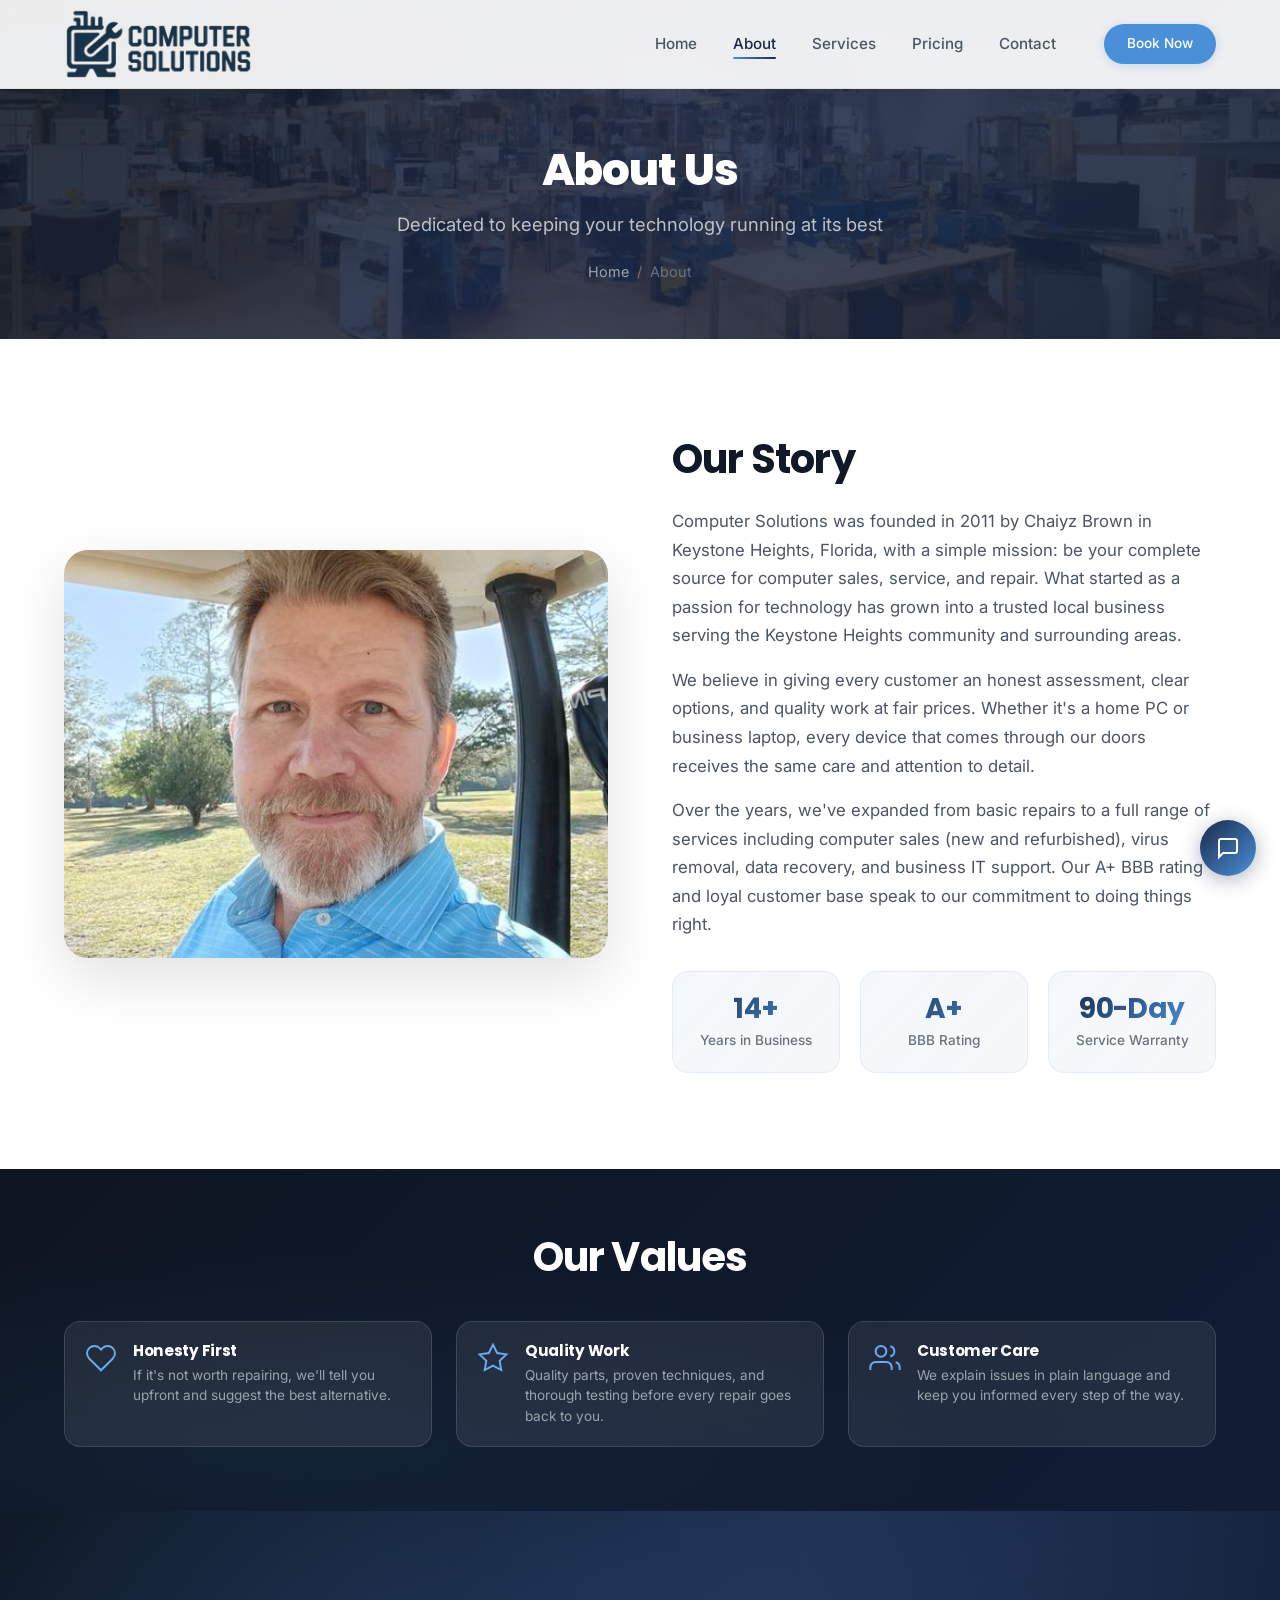
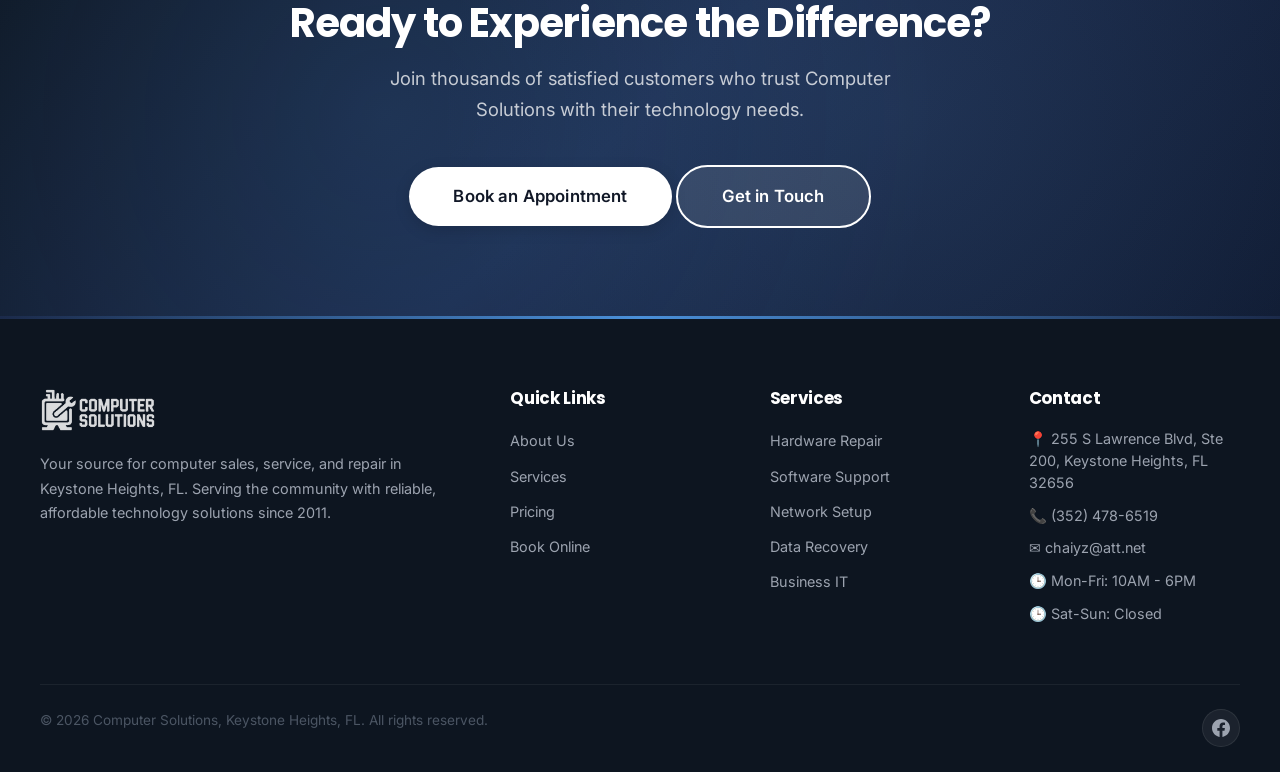
==== about.html @ 440f66f9 "Add favicon using logo icon (no text) - Cropped just the computer+wrench icon from the logo - Create" ====
<!DOCTYPE html>
<html lang="en">
<head>
  <meta charset="UTF-8">
  <link rel="icon" href="favicon.ico" type="image/x-icon">
  <link rel="apple-touch-icon" href="images/favicon-180.png">
  <meta name="viewport" content="width=device-width, initial-scale=1.0">
  <meta name="description" content="Learn about Computer Solutions - our team, mission, and 15+ years of computer repair and IT service experience.">
  <title>About Us | Computer Solutions</title>
  <link rel="preconnect" href="https://fonts.googleapis.com" crossorigin>
  <link rel="preconnect" href="https://fonts.gstatic.com" crossorigin>
  <link href="https://fonts.googleapis.com/css2?family=Inter:wght@400;500;600;700&family=Poppins:wght@700&display=swap" rel="stylesheet">
  <link rel="stylesheet" href="css/styles.css">
</head>
<body>

  <!-- Header -->
  <header class="header" id="header">
    <nav class="nav container">
      <a href="index.html" class="logo">
        <img src="images/cs-logo.png" alt="Computer Solutions" class="nav-logo">
      </a>
      <ul class="nav-links" id="navLinks">
        <li><a href="index.html">Home</a></li>
        <li><a href="about.html" class="active">About</a></li>
        <li><a href="services.html">Services</a></li>
        <li><a href="pricing.html">Pricing</a></li>
        <li><a href="contact.html">Contact</a></li>
        <li class="nav-cta"><a href="#" data-open-contact class="btn btn-primary">Book Now</a></li>
      </ul>
      <button class="mobile-toggle" id="mobileToggle" aria-label="Toggle menu">
        <span></span><span></span><span></span>
      </button>
    </nav>
  </header>

  <!-- Page Header -->
  <section class="page-header" style="background-image: url('images/hero-about.jpg');">
    <div class="container">
      <h1>About Us</h1>
      <p>Dedicated to keeping your technology running at its best</p>
      <div class="breadcrumb">
        <a href="index.html">Home</a>
        <span>/</span>
        <span>About</span>
      </div>
    </div>
  </section>

  <!-- About Story -->
  <section class="section">
    <div class="container">
      <div class="about-grid">
        <div class="about-image fade-in">
          <img loading="lazy" src="images/bio.jpg" alt="Chaiyz Brown, owner of Computer Solutions">
        </div>
        <div class="about-text fade-in">
          <h2>Our Story</h2>
          <p>Computer Solutions was founded in 2011 by Chaiyz Brown in Keystone Heights, Florida, with a simple mission: be your complete source for computer sales, service, and repair. What started as a passion for technology has grown into a trusted local business serving the Keystone Heights community and surrounding areas.</p>
          <p>We believe in giving every customer an honest assessment, clear options, and quality work at fair prices. Whether it's a home PC or business laptop, every device that comes through our doors receives the same care and attention to detail.</p>
          <p>Over the years, we've expanded from basic repairs to a full range of services including computer sales (new and refurbished), virus removal, data recovery, and business IT support. Our A+ BBB rating and loyal customer base speak to our commitment to doing things right.</p>
          <div class="about-stats">
            <div class="about-stat">
              <h3>14+</h3>
              <p>Years in Business</p>
            </div>
            <div class="about-stat">
              <h3>A+</h3>
              <p>BBB Rating</p>
            </div>
            <div class="about-stat">
              <h3>90-Day</h3>
              <p>Service Warranty</p>
            </div>
          </div>
        </div>
      </div>
    </div>
  </section>

  <!-- Our Values -->
  <section class="section why-section" style="padding: 4rem 0;">
    <div class="container">
      <h2 class="text-center fade-in" style="color:var(--white); margin-bottom: 2.5rem;">Our Values</h2>
      <div class="values-grid fade-in">
        <div class="value-item">
          <svg viewBox="0 0 24 24" fill="none" stroke="currentColor" stroke-width="1.5"><path d="M20.84 4.61a5.5 5.5 0 0 0-7.78 0L12 5.67l-1.06-1.06a5.5 5.5 0 0 0-7.78 7.78l1.06 1.06L12 21.23l7.78-7.78 1.06-1.06a5.5 5.5 0 0 0 0-7.78z"/></svg>
          <div>
            <h4>Honesty First</h4>
            <p>If it's not worth repairing, we'll tell you upfront and suggest the best alternative.</p>
          </div>
        </div>
        <div class="value-item">
          <svg viewBox="0 0 24 24" fill="none" stroke="currentColor" stroke-width="1.5"><polygon points="12 2 15.09 8.26 22 9.27 17 14.14 18.18 21.02 12 17.77 5.82 21.02 7 14.14 2 9.27 8.91 8.26 12 2"/></svg>
          <div>
            <h4>Quality Work</h4>
            <p>Quality parts, proven techniques, and thorough testing before every repair goes back to you.</p>
          </div>
        </div>
        <div class="value-item">
          <svg viewBox="0 0 24 24" fill="none" stroke="currentColor" stroke-width="1.5"><path d="M17 21v-2a4 4 0 0 0-4-4H5a4 4 0 0 0-4 4v2"/><circle cx="9" cy="7" r="4"/><path d="M23 21v-2a4 4 0 0 0-3-3.87"/><path d="M16 3.13a4 4 0 0 1 0 7.75"/></svg>
          <div>
            <h4>Customer Care</h4>
            <p>We explain issues in plain language and keep you informed every step of the way.</p>
          </div>
        </div>
      </div>
    </div>
  </section>

  <!-- CTA -->
  <section class="cta-banner">
    <div class="container">
      <h2>Ready to Experience the Difference?</h2>
      <p>Join thousands of satisfied customers who trust Computer Solutions with their technology needs.</p>
      <a href="#" data-open-contact class="btn btn-white btn-lg">Book an Appointment</a>
      <a href="contact.html" class="btn btn-outline btn-lg">Get in Touch</a>
    </div>
  </section>

  <!-- Footer -->
  <footer class="footer">
    <div class="footer-inner container">
      <div class="footer-grid">
        <div class="footer-about">
          <a href="index.html" class="logo">
            <img src="images/cs-logo.png" alt="Computer Solutions" class="footer-logo">
          </a>
          <p>Your source for computer sales, service, and repair in Keystone Heights, FL. Serving the community with reliable, affordable technology solutions since 2011.</p>
        </div>
        <div>
          <h4>Quick Links</h4>
          <ul class="footer-links">
            <li><a href="about.html">About Us</a></li>
            <li><a href="services.html">Services</a></li>
            <li><a href="pricing.html">Pricing</a></li>
            <li><a href="#" data-open-contact>Book Online</a></li>
          </ul>
        </div>
        <div>
          <h4>Services</h4>
          <ul class="footer-links">
            <li><a href="services.html">Hardware Repair</a></li>
            <li><a href="services.html">Software Support</a></li>
            <li><a href="services.html">Network Setup</a></li>
            <li><a href="services.html">Data Recovery</a></li>
            <li><a href="services.html">Business IT</a></li>
          </ul>
        </div>
        <div>
          <h4>Contact</h4>
          <ul class="footer-contact">
            <li>&#128205; 255 S Lawrence Blvd, Ste 200, Keystone Heights, FL 32656</li>
            <li>&#128222; (352) 478-6519</li>
            <li>&#9993; chaiyz@att.net</li>
            <li>&#128338; Mon-Fri: 10AM - 6PM</li>
            <li>&#128338; Sat-Sun: Closed</li>
          </ul>
        </div>
      </div>
      <div class="footer-bottom">
        <p>&copy; 2026 Computer Solutions, Keystone Heights, FL. All rights reserved.</p>
        <div class="footer-social">
          <a href="https://www.facebook.com/cskeystone/" aria-label="Facebook" target="_blank" rel="noopener"><svg width="18" height="18" viewBox="0 0 24 24" fill="currentColor"><path d="M24 12.073c0-6.627-5.373-12-12-12s-12 5.373-12 12c0 5.99 4.388 10.954 10.125 11.854v-8.385H7.078v-3.47h3.047V9.43c0-3.007 1.792-4.669 4.533-4.669 1.312 0 2.686.235 2.686.235v2.953H15.83c-1.491 0-1.956.925-1.956 1.874v2.25h3.328l-.532 3.47h-2.796v8.385C19.612 23.027 24 18.062 24 12.073z"/></svg></a>
        </div>
      </div>
    </div>
  </footer>

  <!-- Contact Modal -->
  <div class="contact-modal" id="contactModal">
    <div class="contact-modal-inner">
      <div class="contact-modal-header">
        <h3>Book a Repair</h3>
        <button class="contact-modal-close" id="contactModalClose" aria-label="Close">&times;</button>
      </div>
      <div class="contact-modal-body">
        <form id="modalContactForm">
          <input type="hidden" name="access_key" value="" class="web3forms-key">
          <input type="hidden" name="subject" value="Repair Request from Computer Solutions Website">
          <input type="hidden" name="from_name" value="Computer Solutions Website">
          <div class="form-row">
            <div class="form-group">
              <label for="mcName">Name *</label>
              <input type="text" id="mcName" name="name" required placeholder="Your name">
            </div>
            <div class="form-group">
              <label for="mcPhone">Phone *</label>
              <input type="tel" id="mcPhone" name="phone" required placeholder="(352) 000-0000">
            </div>
          </div>
          <div class="form-group">
            <label for="mcEmail">Email *</label>
            <input type="email" id="mcEmail" name="email" required placeholder="you@email.com">
          </div>
          <div class="form-group">
            <label for="mcService">Service Needed</label>
            <select id="mcService" name="service">
              <option value="">Select a service...</option>
              <option value="PC/Laptop Repair">PC / Laptop Repair</option>
              <option value="Virus Removal">Virus &amp; Malware Removal</option>
              <option value="Data Recovery">Data Recovery</option>
              <option value="Computer Purchase">Buy a Computer</option>
              <option value="Business IT">Business IT Support</option>
              <option value="Other">Other / Not Sure</option>
            </select>
          </div>
          <div class="form-group">
            <label for="mcMessage">Describe the issue</label>
            <textarea id="mcMessage" name="message" placeholder="What's going on with your device?"></textarea>
          </div>
          <button type="submit" class="btn btn-accent btn-lg" style="width:100%;">Send Request</button>
        </form>
        <div class="form-success-inline" id="modalContactSuccess">
          <div class="success-icon">&#10003;</div>
          <h4>Request Sent!</h4>
          <p>We'll get back to you shortly. Or call us now at <a href="tel:3524786519" style="color:var(--accent);font-weight:600;">(352) 478-6519</a></p>
        </div>
      </div>
    </div>
  </div>

  <script src="js/config.js"></script>
  <script src="js/main.js"></script>
  <script defer src="js/chatbot.js"></script>
</body>
</html>
---- css/styles.css ----
/* ============================================
   Computer Solutions - Premium Stylesheet
   ============================================ */

/* --- CSS Variables --- */
:root {
  --primary: #1b2a4a;
  --primary-light: #2a4068;
  --primary-dark: #111d35;
  --accent: #4a90d9;
  --accent-light: #6aabef;
  --accent-glow: rgba(74, 144, 217, 0.25);
  --dark: #0d1520;
  --dark-light: #152238;
  --gray-900: #111827;
  --gray-800: #1f2937;
  --gray-700: #374151;
  --gray-600: #4b5563;
  --gray-500: #6b7280;
  --gray-400: #9ca3af;
  --gray-300: #d1d5db;
  --gray-200: #e5e7eb;
  --gray-100: #f3f4f6;
  --gray-50: #f9fafb;
  --white: #ffffff;
  --success: #10b981;
  --warning: #f59e0b;
  --danger: #ef4444;
  --font-main: 'Inter', -apple-system, BlinkMacSystemFont, 'Segoe UI', sans-serif;
  --font-heading: 'Poppins', 'Inter', -apple-system, BlinkMacSystemFont, 'Segoe UI', sans-serif;
  --shadow-sm: 0 1px 2px rgba(0, 0, 0, 0.05);
  --shadow: 0 1px 3px rgba(0, 0, 0, 0.1), 0 1px 2px rgba(0, 0, 0, 0.06);
  --shadow-md: 0 4px 6px -1px rgba(0, 0, 0, 0.1), 0 2px 4px -1px rgba(0, 0, 0, 0.06);
  --shadow-lg: 0 10px 15px -3px rgba(0, 0, 0, 0.1), 0 4px 6px -2px rgba(0, 0, 0, 0.05);
  --shadow-xl: 0 20px 25px -5px rgba(0, 0, 0, 0.1), 0 10px 10px -5px rgba(0, 0, 0, 0.04);
  --shadow-glow: 0 0 20px rgba(74, 144, 217, 0.15);
  --radius: 8px;
  --radius-lg: 16px;
  --radius-xl: 24px;
  --transition: all 0.3s cubic-bezier(0.4, 0, 0.2, 1);
  --glass-bg: rgba(255, 255, 255, 0.08);
  --glass-border: rgba(255, 255, 255, 0.12);
  --glass-bg-light: rgba(255, 255, 255, 0.85);
  --glass-border-light: rgba(255, 255, 255, 0.6);
}

/* --- Reset & Base --- */
*,
*::before,
*::after {
  margin: 0;
  padding: 0;
  box-sizing: border-box;
}

::selection {
  background: var(--accent);
  color: var(--white);
}

html {
  scroll-behavior: smooth;
  font-size: 16px;
}

body {
  font-family: var(--font-main);
  color: var(--gray-700);
  background: var(--white);
  line-height: 1.6;
  -webkit-font-smoothing: antialiased;
  overflow-x: hidden;
}

a {
  text-decoration: none;
  color: inherit;
  transition: var(--transition);
}

ul { list-style: none; }

img {
  max-width: 100%;
  height: auto;
  display: block;
}

/* --- Typography --- */
h1, h2, h3, h4, h5, h6 {
  font-family: var(--font-heading);
  color: var(--gray-900);
  font-weight: 700;
  line-height: 1.2;
  letter-spacing: -0.02em;
}

h1 { font-size: 3.25rem; font-weight: 800; }
h2 { font-size: 2.5rem; }
h3 { font-size: 1.5rem; }
h4 { font-size: 1.2rem; }

p {
  margin-bottom: 1rem;
  color: var(--gray-600);
  line-height: 1.7;
}

/* --- Utility Classes --- */
.container {
  max-width: 1200px;
  margin: 0 auto;
  padding: 0 1.5rem;
}

.section {
  padding: 6rem 0;
  position: relative;
}

.section-dark {
  background: var(--dark);
  color: var(--white);
}

.section-dark p { color: var(--gray-300); }
.section-dark h2, .section-dark h3, .section-dark h4 { color: var(--white); }

.section-gray {
  background: var(--gray-50);
}

.section-header {
  margin-bottom: 3.5rem;
}

.section-header.centered {
  text-align: center;
}

.section-header h2 {
  margin-bottom: 1rem;
  position: relative;
}

.section-header .section-label {
  display: inline-block;
  font-family: var(--font-main);
  font-size: 0.8rem;
  font-weight: 700;
  letter-spacing: 0.15em;
  text-transform: uppercase;
  color: var(--accent);
  margin-bottom: 0.75rem;
  padding: 0.35rem 1rem;
  background: rgba(74, 144, 217, 0.1);
  border-radius: 20px;
}

.section-header p {
  max-width: 550px;
  font-size: 1.1rem;
}

.section-header.centered p {
  margin-left: auto;
  margin-right: auto;
}

.text-center { text-align: center; }
.text-primary { color: var(--primary); }
.text-white { color: var(--white); }

/* --- Angled Section Dividers --- */
.section-angled {
  position: relative;
}

.section-angled::before {
  content: '';
  position: absolute;
  top: -40px;
  left: 0;
  right: 0;
  height: 80px;
  background: inherit;
  clip-path: polygon(0 50%, 100% 0, 100% 100%, 0 100%);
  z-index: 1;
}

/* --- Buttons --- */
.btn {
  display: inline-flex;
  align-items: center;
  gap: 0.5rem;
  padding: 0.85rem 2rem;
  border: none;
  border-radius: 50px;
  font-size: 0.95rem;
  font-weight: 600;
  cursor: pointer;
  transition: var(--transition);
  font-family: var(--font-main);
  text-align: center;
  justify-content: center;
  position: relative;
  letter-spacing: 0.01em;
  white-space: nowrap;
  min-height: 44px;
}

.btn-primary {
  background: linear-gradient(135deg, var(--primary), var(--primary-light));
  color: var(--white);
  box-shadow: 0 4px 15px rgba(27, 42, 74, 0.3);
}

.btn-primary:hover {
  transform: translateY(-2px);
  box-shadow: 0 6px 25px rgba(27, 42, 74, 0.4);
}

.btn-accent {
  background: linear-gradient(135deg, var(--accent), var(--accent-light));
  color: var(--white);
  box-shadow: 0 4px 15px var(--accent-glow);
}

.btn-accent:hover {
  transform: translateY(-2px);
  box-shadow: 0 6px 25px rgba(74, 144, 217, 0.4);
}

.btn-outline {
  background: rgba(255, 255, 255, 0.1);
  color: var(--white);
  border: 2px solid var(--white);
}

.btn-outline:hover {
  background: var(--white);
  color: var(--primary);
  border-color: var(--white);
  transform: translateY(-2px);
}

.btn-outline-dark {
  background: transparent;
  color: var(--gray-900);
  border: 2px solid var(--gray-900);
}

.btn-outline-dark:hover {
  background: var(--gray-900);
  color: var(--white);
  transform: translateY(-2px);
  box-shadow: 0 4px 15px rgba(0, 0, 0, 0.2);
}

.btn-lg {
  padding: 1rem 2.75rem;
  font-size: 1.05rem;
  min-height: 50px;
}

.btn-white {
  background: var(--white);
  color: var(--gray-900);
  box-shadow: 0 4px 15px rgba(0, 0, 0, 0.15);
}

.btn-white:hover {
  background: var(--gray-50);
  transform: translateY(-2px);
  box-shadow: 0 8px 30px rgba(0, 0, 0, 0.2);
}

/* --- Header / Navigation --- */
.header {
  position: fixed;
  top: 0;
  left: 0;
  right: 0;
  z-index: 1000;
  background: rgba(255, 255, 255, 0.92);
  backdrop-filter: blur(20px);
  -webkit-backdrop-filter: blur(20px);
  border-bottom: 1px solid rgba(0, 0, 0, 0.06);
  transition: var(--transition);
}

.header.scrolled {
  box-shadow: 0 4px 30px rgba(0, 0, 0, 0.08);
}

.nav {
  display: flex;
  align-items: center;
  justify-content: space-between;
  height: 88px;
}

.logo {
  display: flex;
  align-items: center;
}

.nav-logo {
  height: 72px;
  width: auto;
  transition: var(--transition);
}

.header.scrolled .nav-logo {
  height: 56px;
}

.nav-links {
  display: flex;
  align-items: center;
  gap: 2.25rem;
}

.nav-links a {
  font-weight: 500;
  color: var(--gray-600);
  position: relative;
  padding: 0.25rem 0;
  font-size: 0.95rem;
}

.nav-links a::after {
  content: '';
  position: absolute;
  bottom: -2px;
  left: 0;
  width: 0;
  height: 2px;
  background: linear-gradient(90deg, var(--accent), var(--primary));
  transition: var(--transition);
  border-radius: 2px;
}

.nav-links a:hover,
.nav-links a.active {
  color: var(--primary);
}

.nav-links a:hover::after,
.nav-links a.active::after {
  width: 100%;
}

.nav-cta {
  margin-left: 0.75rem;
}

.nav-cta .btn {
  padding: 0.55rem 1.4rem;
  font-size: 0.85rem;
  min-height: 38px;
  background: var(--accent);
  color: var(--white);
  box-shadow: 0 2px 10px var(--accent-glow);
}

.nav-cta .btn:hover {
  background: var(--accent-light);
  box-shadow: 0 4px 18px rgba(74, 144, 217, 0.35);
}

.mobile-toggle {
  display: none;
  flex-direction: column;
  gap: 5px;
  cursor: pointer;
  background: none;
  border: none;
  padding: 0.5rem;
}

.mobile-toggle span {
  display: block;
  width: 24px;
  height: 2px;
  background: var(--gray-900);
  transition: var(--transition);
  border-radius: 2px;
}

/* --- Hero Section (Split Layout) --- */
.hero {
  padding: 0;
  position: relative;
  overflow: hidden;
}

.hero-split {
  background: var(--dark);
  padding: 7rem 0 3.5rem;
}

.hero-split-grid {
  display: grid;
  grid-template-columns: 1fr 1fr;
  gap: 3rem;
  align-items: center;
}

.hero-image-wrap {
  border-radius: var(--radius-xl);
  overflow: hidden;
  box-shadow: 0 16px 48px rgba(0, 0, 0, 0.35);
  border: 2px solid rgba(255, 255, 255, 0.1);
}

.hero-image-wrap img {
  width: 100%;
  height: 100%;
  object-fit: contain;
  display: block;
}

.hero-text h1 {
  color: var(--white);
  font-size: 2.75rem;
  margin-bottom: 1.25rem;
  line-height: 1.1;
}

.hero-text h1 span {
  background: linear-gradient(135deg, var(--accent), var(--accent-light));
  -webkit-background-clip: text;
  -webkit-text-fill-color: transparent;
  background-clip: text;
}

.hero-text p {
  color: var(--gray-400);
  font-size: 1.05rem;
  margin-bottom: 2rem;
  max-width: 500px;
  line-height: 1.7;
}

.hero-buttons {
  display: flex;
  gap: 1rem;
  flex-wrap: wrap;
  margin-bottom: 0;
}

.hero-stats {
  display: flex;
  gap: 1rem;
  margin-top: 2.5rem;
  flex-wrap: wrap;
}

.hero-stat {
  background: rgba(255, 255, 255, 0.05);
  border: 1px solid rgba(255, 255, 255, 0.08);
  border-radius: var(--radius-lg);
  padding: 1rem 1.25rem;
}

.hero-stat h3 {
  background: linear-gradient(135deg, var(--accent), var(--accent-light));
  -webkit-background-clip: text;
  -webkit-text-fill-color: transparent;
  background-clip: text;
  font-size: 1.5rem;
  margin-bottom: 0.1rem;
}

.hero-stat p {
  color: rgba(255, 255, 255, 0.5);
  font-size: 0.8rem;
  margin: 0;
}

/* --- Features / Services Grid --- */
.features-grid {
  display: grid;
  grid-template-columns: repeat(3, 1fr);
  gap: 2rem;
}

.feature-card {
  background: var(--white);
  border: 1px solid var(--gray-200);
  border-radius: var(--radius-lg);
  padding: 2.25rem;
  transition: var(--transition);
  position: relative;
  overflow: hidden;
}

.feature-card::before {
  content: '';
  position: absolute;
  top: 0;
  left: 0;
  right: 0;
  height: 3px;
  background: linear-gradient(90deg, var(--primary), var(--accent));
  opacity: 0;
  transition: var(--transition);
}

.feature-card:hover {
  transform: translateY(-6px);
  box-shadow: 0 12px 40px rgba(27, 42, 74, 0.12);
  border-color: transparent;
}

.feature-card:hover::before {
  opacity: 1;
}

.feature-icon {
  width: 64px;
  height: 64px;
  border-radius: 50%;
  overflow: hidden;
  margin-bottom: 1.5rem;
  transition: var(--transition);
  box-shadow: 0 2px 8px rgba(0, 0, 0, 0.08);
}

.feature-icon img {
  width: 100%;
  height: 100%;
  object-fit: cover;
}

.feature-card:hover .feature-icon {
  transform: scale(1.08);
  box-shadow: 0 4px 16px var(--accent-glow);
}

.feature-card h3 {
  margin-bottom: 0.75rem;
  font-size: 1.3rem;
}

.feature-card p {
  font-size: 0.95rem;
  margin: 0;
  color: var(--gray-500);
}

/* --- About Page Values --- */
.values-grid {
  display: grid;
  grid-template-columns: repeat(3, 1fr);
  gap: 1.5rem;
}

.value-item {
  display: flex;
  gap: 1rem;
  padding: 1.25rem;
  background: var(--glass-bg);
  backdrop-filter: blur(12px);
  border: 1px solid var(--glass-border);
  border-radius: var(--radius-lg);
  transition: var(--transition);
}

.value-item:hover {
  background: rgba(255, 255, 255, 0.1);
  border-color: rgba(74, 144, 217, 0.3);
}

.value-item svg {
  width: 32px;
  height: 32px;
  min-width: 32px;
  color: var(--accent-light);
}

.value-item h4 {
  color: var(--white);
  font-size: 0.95rem;
  margin-bottom: 0.25rem;
}

.value-item p {
  margin: 0;
  font-size: 0.85rem;
  color: var(--gray-400);
  line-height: 1.5;
}

@media (max-width: 768px) {
  .values-grid { grid-template-columns: 1fr; }
}

/* --- Home Page Sections (clean, no containers) --- */
.hp-heading {
  font-size: 1.75rem;
  margin-bottom: 1.5rem;
  text-align: center;
}

.hp-link {
  display: block;
  text-align: center;
  margin-top: 1.25rem;
  color: var(--accent);
  font-weight: 600;
  font-size: 0.9rem;
}

.hp-link:hover {
  text-decoration: underline;
}

.hp-services {
  padding: 3.5rem 0 2.5rem;
}

.hp-why {
  padding: 2rem 0;
  background: var(--dark);
}

.hp-why-row {
  display: flex;
  justify-content: center;
  gap: 2.5rem;
  flex-wrap: wrap;
}

.hp-why-item {
  display: flex;
  align-items: center;
  gap: 0.5rem;
  color: var(--gray-300);
  font-size: 0.9rem;
}

.hp-why-item svg {
  width: 20px;
  height: 20px;
  color: var(--accent-light);
  flex-shrink: 0;
}

.hp-why-item strong {
  color: var(--white);
  font-weight: 600;
}

.hp-process {
  padding: 3rem 0 2.5rem;
}

.hp-steps {
  display: flex;
  justify-content: center;
  gap: 1.5rem;
  flex-wrap: wrap;
}

.hp-step {
  display: flex;
  align-items: center;
  gap: 0.6rem;
  font-size: 0.95rem;
  color: var(--gray-600);
}

.hp-step span {
  width: 28px;
  height: 28px;
  background: var(--primary);
  color: var(--white);
  border-radius: 50%;
  display: inline-flex;
  align-items: center;
  justify-content: center;
  font-size: 0.8rem;
  font-weight: 700;
  flex-shrink: 0;
}

.hp-reviews {
  padding: 3rem 0;
  background: var(--dark);
}

.hp-cta {
  padding: 3.5rem 0;
}

.hp-cta h2 {
  font-size: 1.75rem;
  margin-bottom: 0.5rem;
}

.hp-cta p {
  color: var(--gray-500);
  margin-bottom: 1.5rem;
}

.hp-cta-buttons {
  display: flex;
  gap: 1rem;
  justify-content: center;
  flex-wrap: wrap;
}

@media (max-width: 768px) {
  .hp-why-row { gap: 1.25rem; }
  .hp-steps { flex-direction: column; align-items: center; }
  .hp-why-item { font-size: 0.82rem; }
}

/* --- Services Showcase (Home Page) --- */
.svc-showcase {
  max-width: 800px;
  margin: 0 auto;
}

.svc-icons-row {
  display: flex;
  justify-content: center;
  gap: 0.5rem;
  flex-wrap: wrap;
  margin-bottom: 1.5rem;
}

.svc-icon-btn {
  display: flex;
  flex-direction: column;
  align-items: center;
  gap: 0.4rem;
  padding: 0.75rem 1rem;
  background: var(--white);
  border: 2px solid var(--gray-200);
  border-radius: var(--radius-lg);
  cursor: pointer;
  transition: var(--transition);
  min-width: 90px;
  font-family: var(--font-main);
}

.svc-icon-btn svg {
  width: 28px;
  height: 28px;
  color: var(--gray-500);
  transition: var(--transition);
  pointer-events: none;
}

.svc-icon-btn span {
  font-size: 0.72rem;
  font-weight: 600;
  color: var(--gray-500);
  transition: var(--transition);
  pointer-events: none;
}

.svc-icon-btn:hover {
  border-color: var(--accent);
  background: rgba(74, 144, 217, 0.04);
}

.svc-icon-btn:hover svg,
.svc-icon-btn:hover span {
  color: var(--accent);
}

.svc-icon-btn.active {
  border-color: var(--primary);
  background: var(--primary);
  box-shadow: 0 4px 15px rgba(27, 42, 74, 0.25);
}

.svc-icon-btn.active svg {
  color: var(--white);
}

.svc-icon-btn.active span {
  color: rgba(255, 255, 255, 0.9);
}

.svc-detail-text {
  text-align: center;
  padding: 1.25rem 1rem 0;
  min-height: 80px;
  animation: svcFadeIn 0.35s ease;
}

.svc-detail-text h3 {
  font-size: 1.15rem;
  margin-bottom: 0.35rem;
}

.svc-detail-text p {
  font-size: 0.9rem;
  color: var(--gray-500);
  max-width: 550px;
  margin: 0 auto 0.5rem;
  line-height: 1.6;
}

.svc-detail-text a {
  color: var(--accent);
  font-weight: 600;
  font-size: 0.85rem;
}

.svc-detail-text a:hover {
  text-decoration: underline;
}

@keyframes svcFadeIn {
  from { opacity: 0; transform: translateY(8px); }
  to { opacity: 1; transform: translateY(0); }
}

@media (max-width: 768px) {
  .svc-icon-btn {
    min-width: 75px;
    padding: 0.6rem 0.75rem;
  }

  .svc-icon-btn svg {
    width: 24px;
    height: 24px;
  }

  .svc-icon-btn span {
    font-size: 0.65rem;
  }

  .svc-detail-text {
    padding: 1rem 0.5rem 0;
  }
}

/* --- Service Cards (detailed) --- */
.service-card {
  background: var(--white);
  border: 1px solid var(--gray-200);
  border-radius: var(--radius-lg);
  overflow: hidden;
  transition: var(--transition);
}

.service-card:hover {
  transform: translateY(-6px);
  box-shadow: 0 12px 40px rgba(27, 42, 74, 0.12);
}

.service-card-image {
  height: 220px;
  overflow: hidden;
  position: relative;
}

.service-card-image img {
  width: 100%;
  height: 100%;
  object-fit: cover;
  transition: transform 0.5s ease;
}

.service-card:hover .service-card-image img {
  transform: scale(1.05);
}

.service-card-body {
  padding: 1.75rem;
}

.service-card-body h3 {
  margin-bottom: 0.75rem;
}

.service-card-body ul { margin-top: 1rem; }

.service-card-body ul li {
  padding: 0.4rem 0;
  padding-left: 1.5rem;
  position: relative;
  color: var(--gray-600);
  font-size: 0.95rem;
}

.service-card-body ul li::before {
  content: '\2713';
  position: absolute;
  left: 0;
  color: var(--accent);
  font-weight: 700;
}

/* --- Pricing --- */
.pricing-grid {
  display: grid;
  grid-template-columns: repeat(3, 1fr);
  gap: 2rem;
  align-items: start;
}

.pricing-card {
  background: var(--white);
  border: 1px solid var(--gray-200);
  border-radius: var(--radius-xl);
  padding: 2.75rem 2.25rem;
  text-align: center;
  transition: var(--transition);
  position: relative;
}

.pricing-card.featured {
  border: 2px solid var(--accent);
  transform: scale(1.04);
  box-shadow: 0 12px 40px var(--accent-glow);
}

.pricing-card.featured::before {
  content: 'Most Popular';
  position: absolute;
  top: -14px;
  left: 50%;
  transform: translateX(-50%);
  background: linear-gradient(135deg, var(--accent), var(--accent-light));
  color: var(--white);
  padding: 0.3rem 1.5rem;
  border-radius: 20px;
  font-size: 0.8rem;
  font-weight: 700;
  letter-spacing: 0.03em;
}

.pricing-card:hover {
  box-shadow: 0 12px 40px rgba(27, 42, 74, 0.1);
  transform: translateY(-4px);
}

.pricing-card.featured:hover {
  transform: scale(1.04) translateY(-4px);
}

.pricing-card h3 {
  margin-bottom: 0.5rem;
  font-size: 1.35rem;
}

.pricing-card .price {
  font-size: 3.25rem;
  font-weight: 800;
  color: var(--primary);
  margin: 1rem 0;
  font-family: var(--font-heading);
}

.pricing-card .price small {
  font-size: 1rem;
  font-weight: 400;
  color: var(--gray-500);
}

.pricing-card .price-note {
  font-size: 0.85rem;
  color: var(--gray-500);
  margin-bottom: 1.5rem;
}

.pricing-features {
  text-align: left;
  margin-bottom: 2rem;
}

.pricing-features li {
  padding: 0.55rem 0;
  padding-left: 1.75rem;
  position: relative;
  color: var(--gray-600);
  border-bottom: 1px solid var(--gray-100);
}

.pricing-features li:last-child {
  border-bottom: none;
}

.pricing-features li::before {
  content: '\2713';
  position: absolute;
  left: 0;
  color: var(--accent);
  font-weight: 700;
}

.pricing-card .btn { width: 100%; }

/* --- Testimonials --- */
.testimonials-grid {
  display: grid;
  grid-template-columns: repeat(3, 1fr);
  gap: 2rem;
}

.testimonial-card {
  background: var(--white);
  border-radius: var(--radius-lg);
  padding: 2.25rem;
  transition: var(--transition);
  position: relative;
  border-left: 4px solid var(--accent);
  box-shadow: 0 2px 12px rgba(0, 0, 0, 0.04);
}

.testimonial-card::before {
  content: '\201C';
  position: absolute;
  top: 1rem;
  right: 1.5rem;
  font-size: 4rem;
  line-height: 1;
  font-family: Georgia, serif;
  color: rgba(74, 144, 217, 0.12);
  pointer-events: none;
}

.testimonial-card:hover {
  box-shadow: 0 8px 30px rgba(27, 42, 74, 0.1);
  transform: translateY(-4px);
}

.testimonial-stars {
  color: var(--warning);
  font-size: 1rem;
  margin-bottom: 1rem;
  letter-spacing: 3px;
}

.testimonial-text {
  font-style: italic;
  color: var(--gray-700);
  margin-bottom: 1.5rem;
  line-height: 1.75;
  font-size: 0.95rem;
}

.testimonial-author {
  display: flex;
  align-items: center;
  gap: 0.75rem;
}

.testimonial-avatar {
  width: 44px;
  height: 44px;
  border-radius: 50%;
  background: linear-gradient(135deg, var(--primary), var(--accent));
  display: flex;
  align-items: center;
  justify-content: center;
  color: var(--white);
  font-weight: 700;
  font-size: 0.95rem;
}

.testimonial-author-info h4 {
  font-size: 0.9rem;
  margin-bottom: 0.1rem;
  font-family: var(--font-main);
  font-weight: 600;
}

.testimonial-author-info p {
  font-size: 0.8rem;
  color: var(--gray-500);
  margin: 0;
}

/* --- CTA Banner --- */
.cta-banner {
  background: linear-gradient(135deg, var(--dark) 0%, var(--primary) 50%, var(--primary-dark) 100%);
  padding: 5.5rem 0;
  text-align: center;
  position: relative;
  overflow: hidden;
}

.cta-banner::before {
  content: '';
  position: absolute;
  inset: 0;
  background: radial-gradient(circle at 30% 50%, rgba(74, 144, 217, 0.15) 0%, transparent 60%),
              radial-gradient(circle at 70% 50%, rgba(106, 171, 239, 0.1) 0%, transparent 50%);
}

.cta-banner .container {
  position: relative;
  z-index: 1;
}

.cta-banner h2 {
  color: var(--white);
  margin-bottom: 1rem;
  font-size: 2.5rem;
}

.cta-banner p {
  color: rgba(255, 255, 255, 0.75);
  font-size: 1.15rem;
  max-width: 550px;
  margin: 0 auto 2.5rem;
}

.cta-buttons {
  display: flex;
  gap: 1rem;
  justify-content: center;
  flex-wrap: wrap;
}

/* --- Why Choose Us (Dark Glass) --- */
.why-section {
  background: linear-gradient(135deg, var(--dark) 0%, var(--primary-dark) 100%);
  position: relative;
  overflow: hidden;
  padding: 3.5rem 0;
}

.why-section::before {
  content: '';
  position: absolute;
  inset: 0;
  background: radial-gradient(ellipse at 20% 80%, rgba(74, 144, 217, 0.08) 0%, transparent 50%);
}

.why-row {
  display: grid;
  grid-template-columns: repeat(4, 1fr);
  gap: 1.5rem;
  position: relative;
  z-index: 1;
}

.why-item {
  text-align: center;
  padding: 1.1rem 0.75rem;
  background: var(--glass-bg);
  backdrop-filter: blur(12px);
  -webkit-backdrop-filter: blur(12px);
  border: 1px solid var(--glass-border);
  border-radius: var(--radius);
  transition: var(--transition);
}

.why-item:hover {
  background: rgba(255, 255, 255, 0.1);
  border-color: rgba(74, 144, 217, 0.3);
  transform: translateY(-2px);
}

.why-item svg {
  width: 26px;
  height: 26px;
  color: var(--accent-light);
  margin-bottom: 0.5rem;
}

.why-item h4 {
  color: var(--white);
  font-size: 0.85rem;
  margin-bottom: 0.2rem;
}

.why-item p {
  margin: 0;
  font-size: 0.75rem;
  color: var(--gray-400);
  line-height: 1.4;
}

/* --- Process Steps (Timeline) --- */
.process-steps {
  display: grid;
  grid-template-columns: repeat(4, 1fr);
  gap: 0;
  margin-top: 2rem;
  position: relative;
}

.process-steps::before {
  content: '';
  position: absolute;
  top: 28px;
  left: 12.5%;
  right: 12.5%;
  height: 3px;
  background: linear-gradient(90deg, var(--primary), var(--accent), var(--primary));
  border-radius: 2px;
}

.process-step {
  text-align: center;
  position: relative;
  padding: 0 1rem;
}

.process-step::after {
  display: none;
}

.process-number {
  width: 56px;
  height: 56px;
  background: linear-gradient(135deg, var(--primary), var(--accent));
  color: var(--white);
  border-radius: 50%;
  display: flex;
  align-items: center;
  justify-content: center;
  font-size: 1.2rem;
  font-weight: 700;
  margin: 0 auto 1.25rem;
  position: relative;
  z-index: 1;
  box-shadow: 0 4px 15px var(--accent-glow);
  border: 3px solid var(--white);
}

.process-step h4 {
  margin-bottom: 0.5rem;
  font-size: 1.1rem;
}

.process-step p {
  font-size: 0.9rem;
  color: var(--gray-500);
}

/* --- Forms --- */
.form-group {
  margin-bottom: 1.5rem;
}

.form-group label {
  display: block;
  font-weight: 600;
  color: var(--gray-700);
  margin-bottom: 0.5rem;
  font-size: 0.9rem;
  letter-spacing: 0.01em;
}

.form-group input,
.form-group textarea,
.form-group select {
  width: 100%;
  padding: 0.85rem 1.1rem;
  border: 2px solid var(--gray-200);
  border-radius: var(--radius);
  font-family: var(--font-main);
  font-size: 0.95rem;
  color: var(--gray-700);
  background: var(--white);
  transition: var(--transition);
}

.form-group input:focus,
.form-group textarea:focus,
.form-group select:focus {
  outline: none;
  border-color: var(--accent);
  box-shadow: 0 0 0 4px var(--accent-glow);
}

.form-group textarea {
  resize: vertical;
  min-height: 120px;
}

.form-row {
  display: grid;
  grid-template-columns: 1fr 1fr;
  gap: 1.5rem;
}

.form-container {
  max-width: 700px;
  margin: 0 auto;
  background: var(--white);
  border: 1px solid var(--gray-200);
  border-radius: var(--radius-xl);
  padding: 2.75rem;
  box-shadow: 0 8px 40px rgba(0, 0, 0, 0.06);
}

/* --- Contact Info --- */
.contact-grid {
  display: grid;
  grid-template-columns: 1fr 1fr;
  gap: 3rem;
  align-items: start;
}

.contact-info-card {
  display: flex;
  align-items: flex-start;
  gap: 1rem;
  padding: 1.25rem;
  border-radius: var(--radius-lg);
  transition: var(--transition);
}

.contact-info-card:hover {
  background: var(--gray-50);
}

.contact-info-icon {
  width: 48px;
  height: 48px;
  min-width: 48px;
  background: linear-gradient(135deg, rgba(74, 144, 217, 0.1), rgba(27, 42, 74, 0.08));
  border-radius: var(--radius);
  display: flex;
  align-items: center;
  justify-content: center;
  font-size: 1.25rem;
  color: var(--primary);
}

.contact-info-card h4 { margin-bottom: 0.25rem; }
.contact-info-card p { margin: 0; font-size: 0.95rem; }

/* --- About --- */
.about-grid {
  display: grid;
  grid-template-columns: 1fr 1fr;
  gap: 4rem;
  align-items: center;
}

.about-image {
  border-radius: var(--radius-xl);
  aspect-ratio: 4/3;
  overflow: hidden;
  position: relative;
  box-shadow: 0 20px 60px rgba(0, 0, 0, 0.12);
}

.about-image img {
  width: 100%;
  height: 100%;
  object-fit: cover;
}

.about-text h2 { margin-bottom: 1.5rem; }
.about-text p { margin-bottom: 1rem; font-size: 1.05rem; }

.about-stats {
  display: grid;
  grid-template-columns: repeat(3, 1fr);
  gap: 1.25rem;
  margin-top: 2rem;
}

.about-stat {
  text-align: center;
  padding: 1.25rem;
  background: linear-gradient(135deg, rgba(74, 144, 217, 0.06), rgba(27, 42, 74, 0.04));
  border-radius: var(--radius-lg);
  border: 1px solid rgba(74, 144, 217, 0.1);
}

.about-stat h3 {
  background: linear-gradient(135deg, var(--primary), var(--accent));
  -webkit-background-clip: text;
  -webkit-text-fill-color: transparent;
  background-clip: text;
  font-size: 1.75rem;
  margin-bottom: 0.25rem;
}

.about-stat p {
  margin: 0;
  font-size: 0.85rem;
  color: var(--gray-500);
  font-weight: 500;
}

/* --- Team --- */
.team-grid {
  display: grid;
  grid-template-columns: repeat(4, 1fr);
  gap: 2rem;
}

.team-card {
  text-align: center;
  padding: 2rem 1.5rem;
  background: var(--white);
  border: 1px solid var(--gray-200);
  border-radius: var(--radius-lg);
  transition: var(--transition);
}

.team-card:hover {
  transform: translateY(-4px);
  box-shadow: 0 8px 30px rgba(27, 42, 74, 0.1);
}

.team-avatar {
  width: 100px;
  height: 100px;
  border-radius: 50%;
  background: linear-gradient(135deg, var(--primary), var(--accent));
  margin: 0 auto 1.25rem;
  display: flex;
  align-items: center;
  justify-content: center;
  font-size: 2.5rem;
  color: var(--white);
}

.team-card h4 { margin-bottom: 0.25rem; }
.team-card p { font-size: 0.9rem; color: var(--gray-500); margin: 0; }

/* --- Booking --- */
.booking-grid {
  display: grid;
  grid-template-columns: 1fr 1fr;
  gap: 3rem;
}

.time-slots {
  display: grid;
  grid-template-columns: repeat(3, 1fr);
  gap: 0.75rem;
  margin-top: 0.75rem;
}

.time-slot {
  padding: 0.6rem;
  border: 2px solid var(--gray-200);
  border-radius: var(--radius);
  text-align: center;
  cursor: pointer;
  transition: var(--transition);
  font-weight: 500;
  font-size: 0.9rem;
  background: var(--white);
}

.time-slot:hover {
  border-color: var(--accent);
  color: var(--accent);
}

.time-slot.selected {
  background: linear-gradient(135deg, var(--primary), var(--accent));
  border-color: transparent;
  color: var(--white);
}

.time-slot.unavailable {
  opacity: 0.4;
  cursor: not-allowed;
  text-decoration: line-through;
}

/* --- Page Header (inner pages) --- */
.page-header {
  padding: 9rem 0 3.5rem;
  background: var(--dark);
  text-align: center;
  position: relative;
  overflow: hidden;
  background-size: cover;
  background-position: center;
}

.page-header::before {
  content: '';
  position: absolute;
  inset: 0;
  background: linear-gradient(135deg, rgba(13, 21, 32, 0.88) 0%, rgba(27, 42, 74, 0.82) 50%, rgba(21, 34, 56, 0.85) 100%);
}

.page-header h1 {
  color: var(--white);
  font-size: 2.75rem;
  position: relative;
}

.page-header p {
  color: rgba(255, 255, 255, 0.7);
  font-size: 1.15rem;
  margin-top: 0.75rem;
  position: relative;
}

.breadcrumb {
  display: flex;
  justify-content: center;
  gap: 0.5rem;
  margin-top: 1.25rem;
  position: relative;
}

.breadcrumb a {
  color: var(--gray-400);
  font-size: 0.9rem;
}

.breadcrumb a:hover { color: var(--white); }

.breadcrumb span {
  color: var(--gray-500);
  font-size: 0.9rem;
}

/* --- Footer --- */
.footer {
  background: var(--dark);
  color: var(--gray-400);
  padding: 0;
  position: relative;
}

.footer::before {
  content: '';
  position: absolute;
  top: 0;
  left: 0;
  right: 0;
  height: 3px;
  background: linear-gradient(90deg, var(--primary), var(--accent), var(--primary));
}

.footer-inner {
  padding: 4.5rem 0 0;
}

.footer-grid {
  display: grid;
  grid-template-columns: 2fr 1fr 1fr 1fr;
  gap: 3rem;
  padding-bottom: 3rem;
}

.footer-about .logo {
  margin-bottom: 1.25rem;
}

.footer-logo {
  height: 44px;
  width: auto;
  filter: brightness(0) invert(1);
  opacity: 0.85;
}

.footer-about p {
  color: var(--gray-400);
  font-size: 0.9rem;
  line-height: 1.7;
}

.footer h4 {
  color: var(--white);
  margin-bottom: 1.25rem;
  font-size: 1.05rem;
  font-family: var(--font-heading);
}

.footer-links li { margin-bottom: 0.6rem; }

.footer-links a {
  color: var(--gray-400);
  font-size: 0.9rem;
  transition: var(--transition);
}

.footer-links a:hover {
  color: var(--accent-light);
  padding-left: 4px;
}

.footer-contact li {
  display: flex;
  align-items: flex-start;
  gap: 0.5rem;
  margin-bottom: 0.7rem;
  font-size: 0.9rem;
  line-height: 1.5;
}

.footer-bottom {
  border-top: 1px solid rgba(255, 255, 255, 0.06);
  padding: 1.5rem 0;
  display: flex;
  justify-content: space-between;
  align-items: center;
  font-size: 0.85rem;
}

.footer-social {
  display: flex;
  gap: 0.75rem;
}

.footer-social a {
  width: 38px;
  height: 38px;
  background: rgba(255, 255, 255, 0.06);
  border: 1px solid rgba(255, 255, 255, 0.08);
  border-radius: 50%;
  display: flex;
  align-items: center;
  justify-content: center;
  color: var(--gray-400);
  transition: var(--transition);
  font-size: 0.85rem;
}

.footer-social a:hover {
  background: var(--accent);
  border-color: var(--accent);
  color: var(--white);
}

/* --- Animations --- */
.fade-in {
  opacity: 0;
  transform: translateY(24px);
  transition: opacity 0.7s ease, transform 0.7s ease;
}

.fade-in.visible {
  opacity: 1;
  transform: translateY(0);
}

/* --- Success message --- */
.form-success {
  display: none;
  text-align: center;
  padding: 3rem 2rem;
}

.form-success.show { display: block; }

.form-success-icon {
  width: 72px;
  height: 72px;
  background: linear-gradient(135deg, var(--success), #34d399);
  border-radius: 50%;
  display: flex;
  align-items: center;
  justify-content: center;
  margin: 0 auto 1.5rem;
  font-size: 2rem;
  color: var(--white);
  box-shadow: 0 4px 15px rgba(16, 185, 129, 0.3);
}

/* --- Responsive --- */
@media (max-width: 1024px) {
  .features-grid,
  .pricing-grid,
  .testimonials-grid {
    grid-template-columns: repeat(2, 1fr);
  }

  .team-grid { grid-template-columns: repeat(2, 1fr); }
  .pricing-card.featured { transform: scale(1); }
  .pricing-card.featured:hover { transform: translateY(-4px); }
  .footer-grid { grid-template-columns: 1fr 1fr; gap: 2rem; }
  .process-steps { grid-template-columns: repeat(2, 1fr); gap: 2rem; }
  .process-steps::before { display: none; }
}

@media (max-width: 768px) {
  html { font-size: 15px; }
  h1 { font-size: 2.5rem; }
  h2 { font-size: 2rem; }

  .hero-split { padding: 6rem 0 2.5rem; }

  .hero-split-grid {
    grid-template-columns: 1fr;
    text-align: center;
  }

  .hero-text h1 { font-size: 2.25rem; }
  .hero-text p { margin-left: auto; margin-right: auto; }
  .hero-buttons { justify-content: center; }
  .hero-stats { justify-content: center; }

  .hero-image-wrap {
    max-width: 480px;
    margin: 0 auto;
  }

  .nav-links {
    display: none;
    position: absolute;
    top: 88px;
    left: 0;
    right: 0;
    background: rgba(255, 255, 255, 0.98);
    backdrop-filter: blur(20px);
    flex-direction: column;
    padding: 1.5rem;
    gap: 1rem;
    border-bottom: 1px solid var(--gray-200);
    box-shadow: 0 10px 40px rgba(0, 0, 0, 0.1);
  }

  .nav-links.open { display: flex; }
  .nav-cta { margin-left: 0; }
  .mobile-toggle { display: flex; }

  .features-grid,
  .pricing-grid,
  .testimonials-grid {
    grid-template-columns: 1fr;
  }

  .why-row {
    grid-template-columns: repeat(2, 1fr);
  }

  .about-grid,
  .contact-grid,
  .booking-grid {
    grid-template-columns: 1fr;
  }

  .form-row { grid-template-columns: 1fr; }

  .team-grid {
    grid-template-columns: 1fr;
    max-width: 320px;
    margin: 0 auto;
  }

  .process-steps { grid-template-columns: 1fr; }
  .footer-grid { grid-template-columns: 1fr; }

  .footer-bottom {
    flex-direction: column;
    gap: 1rem;
    text-align: center;
  }

  .section { padding: 4rem 0; }
  .time-slots { grid-template-columns: repeat(2, 1fr); }
  .cta-banner { padding: 4rem 0; }
}

@media (max-width: 480px) {
  .hero-split { padding: 5.5rem 0 2rem; }
  .hero-text h1 { font-size: 2rem; }

  .hero-stats {
    flex-direction: column;
    gap: 0.75rem;
    align-items: stretch;
  }

  .hero-stat { min-width: auto; }
  .about-stats { grid-template-columns: 1fr; }
  .container { padding: 0 1rem; }
  .nav-logo { height: 52px; }
}

/* ============================================
   ROBO CHAIYZ PROMPT + TROUBLESHOOTER
   ============================================ */
.svc-heading-row {
  display: flex;
  align-items: center;
  justify-content: center;
  gap: 1.25rem;
  margin-bottom: 1.5rem;
  flex-wrap: wrap;
}

.robo-inline {
  display: flex;
  align-items: center;
  gap: 0.5rem;
  padding: 0;
  background: none;
  border: none;
  cursor: pointer;
  font-family: var(--font-main);
  animation: roboSlideIn 0.6s ease both;
  animation-delay: 1.5s;
  opacity: 0;
}

.robo-inline span {
  background: linear-gradient(135deg, var(--primary), var(--primary-light));
  color: var(--white);
  font-size: 0.88rem;
  font-weight: 500;
  padding: 0.55rem 1.1rem;
  border-radius: 20px 20px 20px 4px;
  line-height: 1.3;
  box-shadow: 0 2px 10px rgba(27, 42, 74, 0.2);
  transition: var(--transition);
}

.robo-inline:hover span {
  box-shadow: 0 4px 18px rgba(74, 144, 217, 0.3);
  transform: translateY(-1px);
}

@keyframes roboSlideIn {
  from { opacity: 0; transform: translateX(30px); }
  to { opacity: 1; transform: translateX(0); }
}

.robo-avatar {
  width: 38px;
  height: 38px;
  border-radius: 50%;
  object-fit: cover;
  flex-shrink: 0;
  border: 2px solid var(--accent);
  animation: roboPulse 2.5s ease-in-out infinite;
}

@keyframes roboPulse {
  0%, 100% { box-shadow: 0 0 0 0 rgba(74, 144, 217, 0.4); }
  50% { box-shadow: 0 0 0 5px rgba(74, 144, 217, 0); }
}

@media (max-width: 768px) {
  .svc-heading-row { flex-direction: column; gap: 0.75rem; }
}

.ts-chat {
  background: var(--white);
  border: 1px solid var(--gray-200);
  border-radius: var(--radius-xl);
  overflow: hidden;
  display: flex;
  flex-direction: column;
  max-height: 400px;
}

.ts-messages {
  flex: 1;
  overflow-y: auto;
  padding: 1.25rem;
  display: flex;
  flex-direction: column;
  gap: 0.75rem;
  min-height: 180px;
}

.ts-msg {
  max-width: 85%;
  padding: 0.7rem 1rem;
  border-radius: var(--radius-lg);
  font-size: 0.88rem;
  line-height: 1.55;
}

.ts-msg.bot {
  background: var(--gray-50);
  color: var(--gray-700);
  border: 1px solid var(--gray-200);
  align-self: flex-start;
  border-bottom-left-radius: 4px;
  display: flex;
  gap: 0.6rem;
  align-items: flex-start;
}

.ts-avatar {
  width: 32px;
  height: 32px;
  border-radius: 50%;
  object-fit: cover;
  flex-shrink: 0;
}

.ts-msg.user {
  background: var(--primary);
  color: var(--white);
  align-self: flex-end;
  border-bottom-right-radius: 4px;
}

.ts-msg.bot .ts-book-link {
  display: inline-block;
  margin-top: 0.5rem;
  color: var(--accent);
  font-weight: 600;
  font-size: 0.85rem;
  cursor: pointer;
}

.ts-msg.bot .ts-book-link:hover {
  text-decoration: underline;
}

.ts-typing {
  display: flex;
  gap: 4px;
  align-items: center;
  padding: 0.7rem 1rem;
  align-self: flex-start;
}

.ts-typing span {
  width: 6px;
  height: 6px;
  background: var(--gray-400);
  border-radius: 50%;
  animation: typingBounce 1.2s infinite;
}

.ts-typing span:nth-child(2) { animation-delay: 0.15s; }
.ts-typing span:nth-child(3) { animation-delay: 0.3s; }

.ts-quick {
  padding: 0.5rem 1rem;
  display: flex;
  gap: 0.4rem;
  flex-wrap: wrap;
  border-top: 1px solid var(--gray-100);
}

.ts-quick button {
  padding: 0.3rem 0.75rem;
  background: var(--white);
  border: 1px solid var(--gray-200);
  border-radius: 20px;
  font-size: 0.75rem;
  font-family: var(--font-main);
  color: var(--primary);
  cursor: pointer;
  font-weight: 500;
  transition: var(--transition);
}

.ts-quick button:hover {
  background: var(--primary);
  color: var(--white);
  border-color: var(--primary);
}

.ts-input {
  display: flex;
  padding: 0.65rem;
  gap: 0.5rem;
  border-top: 1px solid var(--gray-200);
}

.ts-input input {
  flex: 1;
  padding: 0.55rem 0.85rem;
  border: 1px solid var(--gray-200);
  border-radius: 20px;
  font-family: var(--font-main);
  font-size: 0.88rem;
  outline: none;
}

.ts-input input:focus { border-color: var(--accent); }

.ts-input button {
  width: 36px;
  height: 36px;
  border: none;
  background: var(--primary);
  color: var(--white);
  border-radius: 50%;
  cursor: pointer;
  display: flex;
  align-items: center;
  justify-content: center;
  transition: var(--transition);
}

.ts-input button svg { pointer-events: none; }

@media (max-width: 768px) {
  .ts-layout { grid-template-columns: 1fr; }
  .ts-chat { max-height: 350px; }
}

/* ============================================
   CONTACT MODAL
   ============================================ */
.contact-modal {
  position: fixed;
  inset: 0;
  z-index: 10000;
  background: rgba(0, 0, 0, 0.6);
  backdrop-filter: blur(4px);
  display: none;
  align-items: center;
  justify-content: center;
  padding: 1.5rem;
}

.contact-modal.open { display: flex; }

.contact-modal-inner {
  background: var(--white);
  border-radius: var(--radius-xl);
  max-width: 520px;
  width: 100%;
  max-height: 90vh;
  display: flex;
  flex-direction: column;
  overflow: hidden;
}

.contact-modal-header {
  padding: 1.25rem 1.75rem;
  border-bottom: 1px solid var(--gray-200);
  display: flex;
  align-items: center;
  justify-content: space-between;
}

.contact-modal-header h3 {
  font-size: 1.2rem;
}

.contact-modal-close {
  width: 36px;
  height: 36px;
  border: none;
  background: var(--gray-100);
  border-radius: 50%;
  font-size: 1.2rem;
  cursor: pointer;
  display: flex;
  align-items: center;
  justify-content: center;
  color: var(--gray-600);
  transition: var(--transition);
}

.contact-modal-close:hover { background: var(--gray-200); }

.contact-modal-body {
  padding: 1.5rem 1.75rem;
  overflow-y: auto;
}

.contact-modal-body .form-group { margin-bottom: 1rem; }
.contact-modal-body .form-group label { font-size: 0.85rem; }
.contact-modal-body .form-group input,
.contact-modal-body .form-group select,
.contact-modal-body .form-group textarea {
  padding: 0.65rem 0.9rem;
  font-size: 0.9rem;
}
.contact-modal-body textarea { min-height: 70px; }

@media (max-width: 480px) {
  .contact-modal { padding: 0.5rem; }
  .contact-modal-inner { max-height: 95vh; }
  .contact-modal-body { padding: 1rem; }
}

/* ============================================
   CHATBOT
   ============================================ */
.chatbot-wrapper {
  position: fixed;
  bottom: 0;
  right: 0;
  z-index: 9999;
}

.chatbot-bubble {
  position: fixed;
  bottom: 1.5rem;
  right: 1.5rem;
  width: 56px;
  height: 56px;
  background: linear-gradient(135deg, var(--primary), var(--accent));
  border-radius: 50%;
  display: flex;
  align-items: center;
  justify-content: center;
  color: var(--white);
  cursor: pointer;
  box-shadow: 0 4px 20px rgba(27, 42, 74, 0.35);
  transition: var(--transition);
  z-index: 9999;
}

.chatbot-bubble:hover {
  transform: scale(1.08);
  box-shadow: 0 6px 28px rgba(27, 42, 74, 0.45);
}

.chatbot-bubble.hidden { display: none; }

.chatbot-panel {
  position: fixed;
  bottom: 1.5rem;
  right: 1.5rem;
  width: 380px;
  height: 520px;
  background: var(--white);
  border-radius: var(--radius-xl);
  box-shadow: 0 12px 48px rgba(0, 0, 0, 0.18);
  display: none;
  flex-direction: column;
  overflow: hidden;
  z-index: 9999;
  border: 1px solid var(--gray-200);
}

.chatbot-panel.open { display: flex; }

.chatbot-header {
  background: linear-gradient(135deg, var(--primary), var(--primary-light));
  color: var(--white);
  padding: 1rem 1.25rem;
  display: flex;
  align-items: center;
  justify-content: space-between;
}

.chatbot-header-info {
  display: flex;
  align-items: center;
  gap: 0.6rem;
  font-weight: 600;
  font-size: 0.95rem;
}

.chatbot-status {
  width: 8px;
  height: 8px;
  background: var(--success);
  border-radius: 50%;
  box-shadow: 0 0 6px rgba(16, 185, 129, 0.5);
}

.chatbot-close {
  background: none;
  border: none;
  color: var(--white);
  font-size: 1.5rem;
  cursor: pointer;
  line-height: 1;
  opacity: 0.8;
  transition: var(--transition);
}

.chatbot-close:hover { opacity: 1; }

.chatbot-messages {
  flex: 1;
  overflow-y: auto;
  padding: 1rem;
  display: flex;
  flex-direction: column;
  gap: 0.75rem;
  background: var(--gray-50);
}

.chat-msg {
  display: flex;
  max-width: 85%;
}

.chat-msg.user { align-self: flex-end; }
.chat-msg.bot { align-self: flex-start; }

.chat-msg-bubble {
  padding: 0.65rem 1rem;
  border-radius: var(--radius-lg);
  font-size: 0.9rem;
  line-height: 1.5;
}

.chat-msg.user .chat-msg-bubble {
  background: linear-gradient(135deg, var(--primary), var(--primary-light));
  color: var(--white);
  border-bottom-right-radius: 4px;
}

.chat-msg.bot .chat-msg-bubble {
  background: var(--white);
  color: var(--gray-700);
  border: 1px solid var(--gray-200);
  border-bottom-left-radius: 4px;
}

/* Typing indicator */
.typing-indicator .chat-msg-bubble {
  display: flex;
  gap: 4px;
  align-items: center;
  padding: 0.8rem 1.2rem;
}

.typing-indicator .dot {
  width: 7px;
  height: 7px;
  background: var(--gray-400);
  border-radius: 50%;
  animation: typingBounce 1.2s infinite;
}

.typing-indicator .dot:nth-child(2) { animation-delay: 0.15s; }
.typing-indicator .dot:nth-child(3) { animation-delay: 0.3s; }

@keyframes typingBounce {
  0%, 60%, 100% { transform: translateY(0); }
  30% { transform: translateY(-5px); }
}

.chatbot-chips {
  padding: 0.5rem 1rem;
  display: flex;
  gap: 0.5rem;
  flex-wrap: wrap;
  background: var(--gray-50);
  border-top: 1px solid var(--gray-100);
}

.chat-chip {
  padding: 0.35rem 0.85rem;
  background: var(--white);
  border: 1px solid var(--gray-200);
  border-radius: 20px;
  font-size: 0.8rem;
  font-family: var(--font-main);
  color: var(--primary);
  cursor: pointer;
  transition: var(--transition);
  font-weight: 500;
}

.chat-chip:hover {
  background: var(--primary);
  color: var(--white);
  border-color: var(--primary);
}

.chatbot-input {
  display: flex;
  padding: 0.75rem;
  gap: 0.5rem;
  border-top: 1px solid var(--gray-200);
  background: var(--white);
}

.chatbot-input input {
  flex: 1;
  padding: 0.6rem 0.9rem;
  border: 1px solid var(--gray-200);
  border-radius: 20px;
  font-family: var(--font-main);
  font-size: 0.9rem;
  outline: none;
  transition: var(--transition);
}

.chatbot-input input:focus {
  border-color: var(--accent);
}

.chatbot-input button {
  width: 38px;
  height: 38px;
  border: none;
  background: linear-gradient(135deg, var(--primary), var(--accent));
  color: var(--white);
  border-radius: 50%;
  cursor: pointer;
  display: flex;
  align-items: center;
  justify-content: center;
  transition: var(--transition);
}

.chatbot-input button:hover {
  transform: scale(1.05);
}

@media (max-width: 480px) {
  .chatbot-panel {
    bottom: 0;
    right: 0;
    width: 100%;
    height: 100%;
    border-radius: 0;
  }
}

/* ============================================
   GOOGLE REVIEWS CAROUSEL
   ============================================ */
.reviews-section {
  overflow: hidden;
}

.reviews-carousel {
  position: relative;
}

.reviews-track {
  display: flex;
  gap: 20px;
  overflow: hidden;
  padding: 0.5rem 0 1rem;
}

.reviews-track.marquee {
  animation: marquee-scroll 40s linear infinite;
  width: max-content;
}

.reviews-track.marquee:hover {
  animation-play-state: paused;
}

@keyframes marquee-scroll {
  0% { transform: translateX(0); }
  100% { transform: translateX(-50%); }
}

.review-card {
  min-width: 320px;
  max-width: 360px;
  flex-shrink: 0;
  background: var(--white);
  border-radius: var(--radius-lg);
  padding: 1.75rem;
  border-left: 4px solid var(--accent);
  box-shadow: 0 2px 12px rgba(0, 0, 0, 0.05);
  transition: var(--transition);
  position: relative;
}

.review-card::before {
  content: '\201C';
  position: absolute;
  top: 0.75rem;
  right: 1.25rem;
  font-size: 3.5rem;
  line-height: 1;
  font-family: Georgia, serif;
  color: rgba(74, 144, 217, 0.1);
  pointer-events: none;
}

.review-card:hover {
  box-shadow: 0 6px 24px rgba(27, 42, 74, 0.1);
}

.review-stars {
  color: var(--warning);
  font-size: 0.95rem;
  margin-bottom: 0.75rem;
  letter-spacing: 2px;
}

.review-text {
  font-style: italic;
  color: var(--gray-700);
  font-size: 0.9rem;
  line-height: 1.65;
  margin-bottom: 1.25rem;
  display: -webkit-box;
  -webkit-line-clamp: 4;
  -webkit-box-orient: vertical;
  overflow: hidden;
}

.review-author {
  display: flex;
  align-items: center;
  gap: 0.6rem;
}

.review-avatar {
  width: 38px;
  height: 38px;
  border-radius: 50%;
  background: linear-gradient(135deg, var(--primary), var(--accent));
  display: flex;
  align-items: center;
  justify-content: center;
  color: var(--white);
  font-weight: 700;
  font-size: 0.8rem;
}

.review-name {
  font-weight: 600;
  font-size: 0.85rem;
  color: var(--gray-900);
}

.review-time {
  font-size: 0.75rem;
  color: var(--gray-500);
}

.reviews-footer {
  display: flex;
  align-items: center;
  justify-content: center;
  gap: 1.5rem;
  margin-top: 2rem;
}

.google-badge {
  display: flex;
  align-items: center;
  gap: 0.4rem;
  font-size: 0.85rem;
  color: var(--gray-500);
  font-weight: 500;
}

.google-badge svg {
  width: 18px;
  height: 18px;
}

/* ============================================
   REVIEWS MODAL
   ============================================ */
.reviews-modal {
  position: fixed;
  inset: 0;
  z-index: 10000;
  background: rgba(0, 0, 0, 0.6);
  backdrop-filter: blur(4px);
  display: none;
  align-items: center;
  justify-content: center;
  padding: 2rem;
}

.reviews-modal.open { display: flex; }

.reviews-modal-inner {
  background: var(--white);
  border-radius: var(--radius-xl);
  max-width: 900px;
  width: 100%;
  max-height: 85vh;
  display: flex;
  flex-direction: column;
  overflow: hidden;
}

.reviews-modal-header {
  padding: 1.5rem 2rem;
  border-bottom: 1px solid var(--gray-200);
  display: flex;
  align-items: center;
  justify-content: space-between;
}

.reviews-modal-header h3 {
  font-size: 1.3rem;
}

.reviews-modal-close {
  width: 36px;
  height: 36px;
  border: none;
  background: var(--gray-100);
  border-radius: 50%;
  font-size: 1.2rem;
  cursor: pointer;
  display: flex;
  align-items: center;
  justify-content: center;
  transition: var(--transition);
  color: var(--gray-600);
}

.reviews-modal-close:hover {
  background: var(--gray-200);
}

.reviews-modal-body {
  padding: 1.5rem 2rem;
  overflow-y: auto;
}

.reviews-modal-grid {
  display: grid;
  grid-template-columns: repeat(2, 1fr);
  gap: 1.25rem;
}

.reviews-modal-grid .review-card {
  min-width: auto;
  max-width: none;
}

.reviews-modal-grid .review-text {
  -webkit-line-clamp: unset;
}

.reviews-modal-footer {
  padding: 1rem 2rem;
  border-top: 1px solid var(--gray-200);
  text-align: center;
}

.reviews-modal-footer a {
  color: var(--accent);
  font-weight: 600;
  font-size: 0.9rem;
}

.reviews-modal-footer a:hover {
  text-decoration: underline;
}

@media (max-width: 768px) {
  .reviews-modal { padding: 0.5rem; }
  .reviews-modal-grid { grid-template-columns: 1fr; }
  .reviews-modal-inner { max-height: 95vh; }
  .review-card { min-width: 280px; }
}

/* ============================================
   CONTACT + CALLBACK SECTION
   ============================================ */
.contact-home-grid {
  display: grid;
  grid-template-columns: 1fr 1fr;
  gap: 2.5rem;
}

.contact-home-card {
  background: var(--white);
  border: 1px solid var(--gray-200);
  border-radius: var(--radius-xl);
  padding: 2.25rem;
  box-shadow: 0 4px 20px rgba(0, 0, 0, 0.04);
}

.contact-home-card h3 {
  font-size: 1.3rem;
  margin-bottom: 0.35rem;
}

.contact-home-card > p {
  font-size: 0.9rem;
  color: var(--gray-500);
  margin-bottom: 1.5rem;
}

.contact-home-card .form-group {
  margin-bottom: 1.1rem;
}

.contact-home-card .form-group label {
  font-size: 0.85rem;
}

.contact-home-card .form-group input,
.contact-home-card .form-group textarea,
.contact-home-card .form-group select {
  padding: 0.7rem 0.9rem;
  font-size: 0.9rem;
}

.contact-home-card .form-group textarea {
  min-height: 80px;
}

.form-success-inline {
  display: none;
  text-align: center;
  padding: 2rem 1rem;
}

.form-success-inline.show {
  display: block;
}

.form-success-inline .success-icon {
  width: 52px;
  height: 52px;
  background: linear-gradient(135deg, var(--success), #34d399);
  border-radius: 50%;
  display: flex;
  align-items: center;
  justify-content: center;
  margin: 0 auto 1rem;
  font-size: 1.5rem;
  color: var(--white);
}

.form-success-inline h4 {
  margin-bottom: 0.5rem;
}

.form-success-inline p {
  font-size: 0.9rem;
}

@media (max-width: 768px) {
  .contact-home-grid {
    grid-template-columns: 1fr;
  }
}
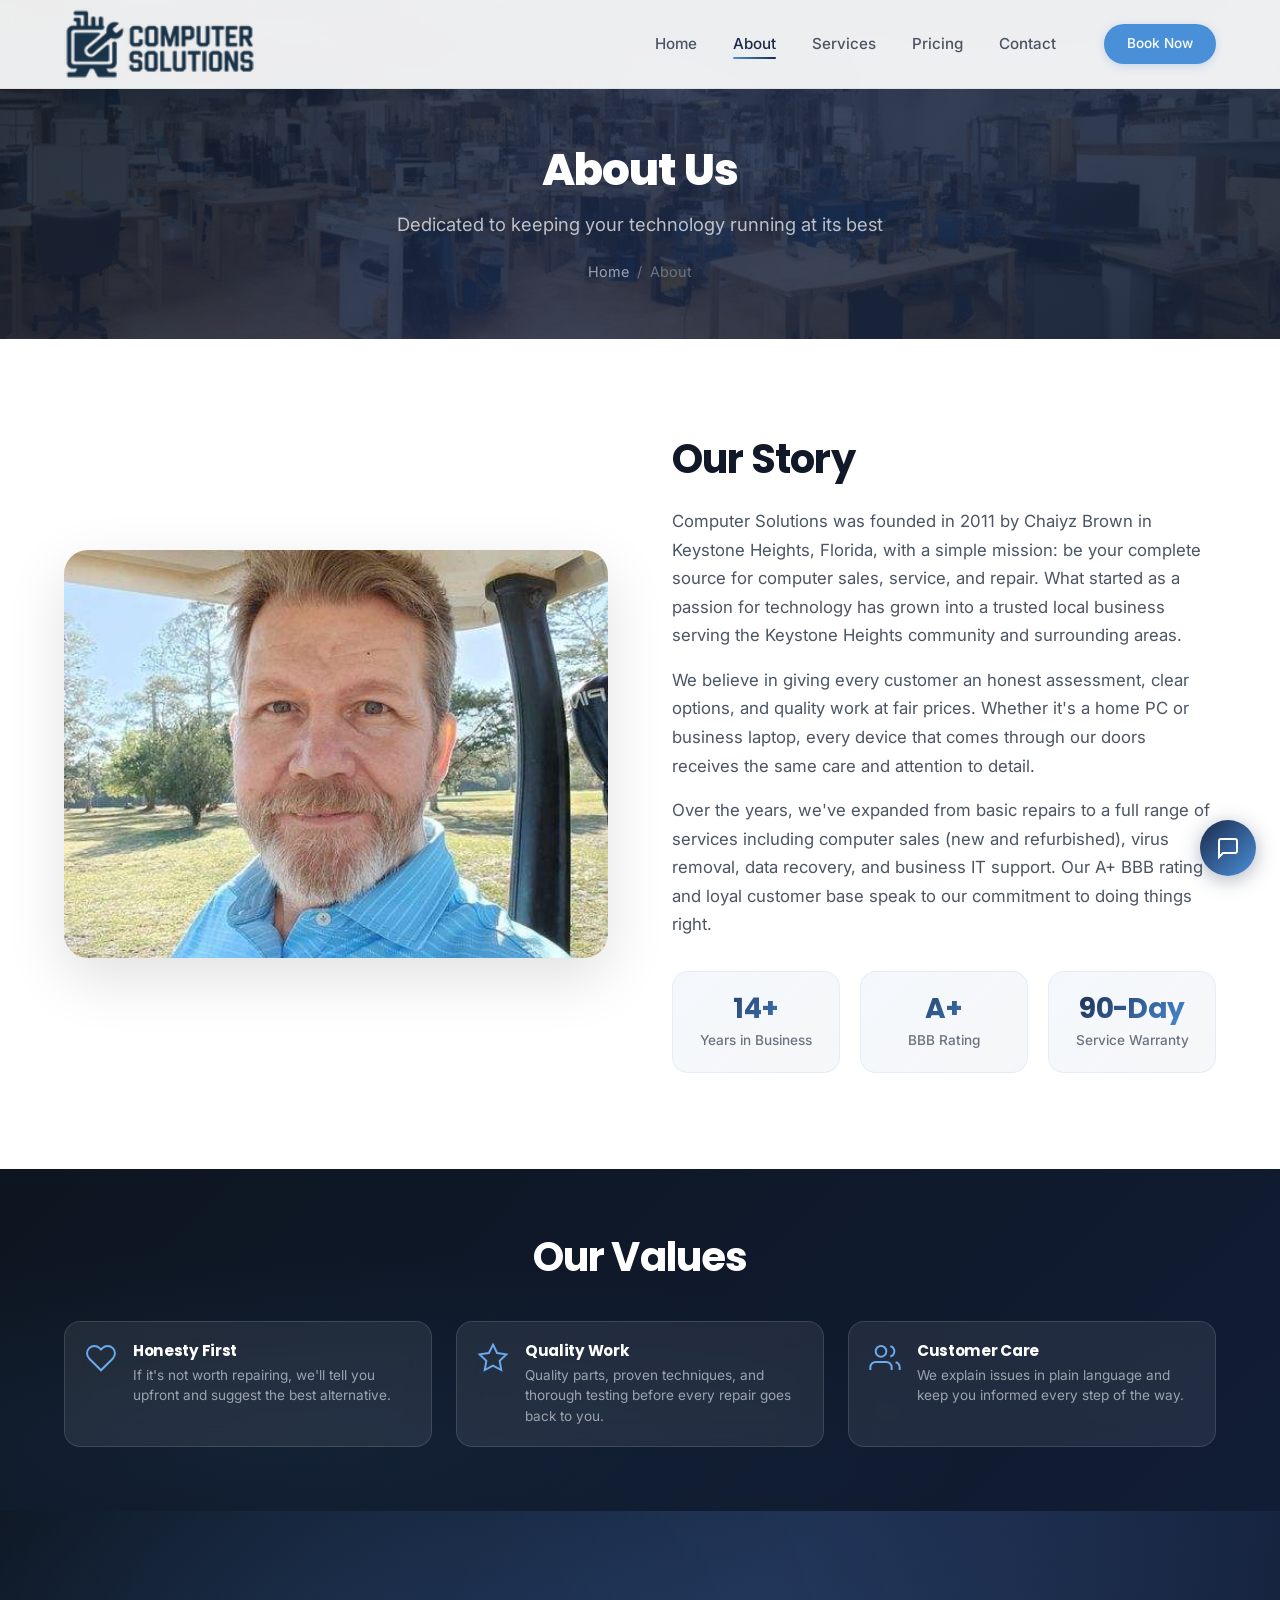
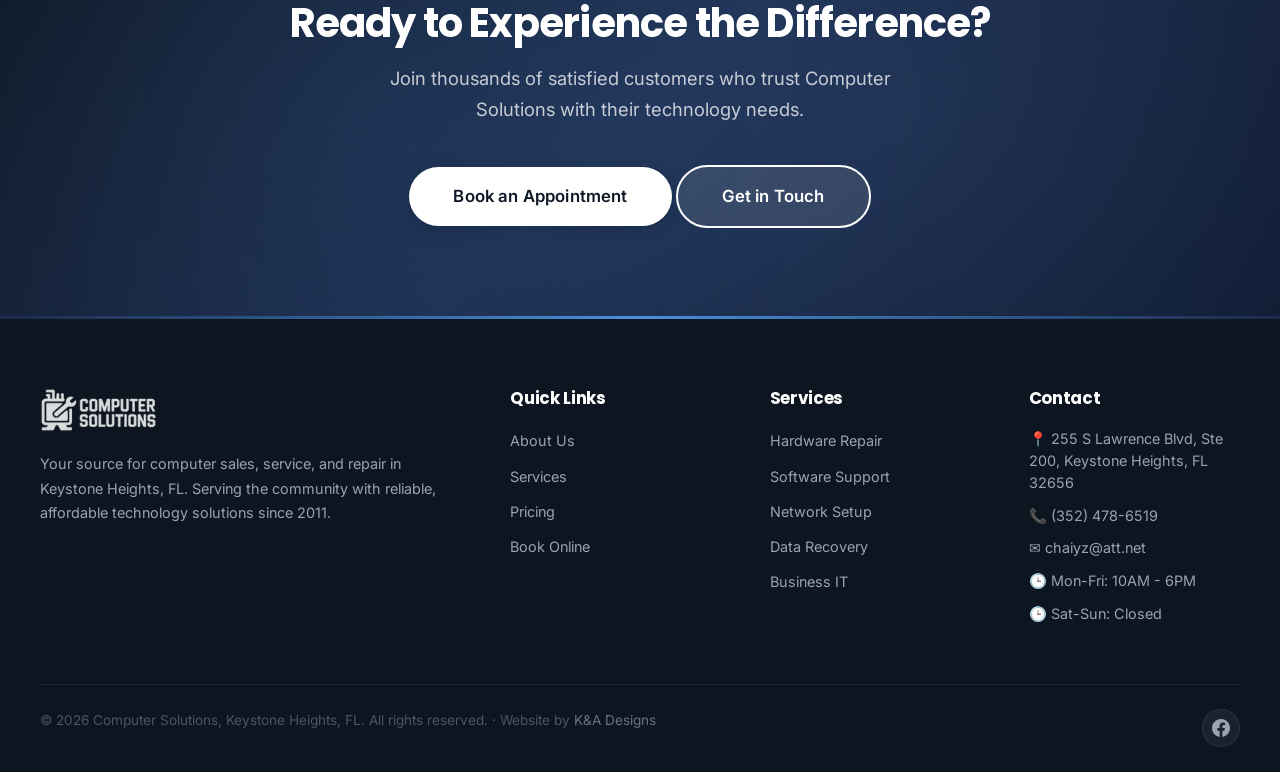
==== commit bc024f02: "Optimize site: delete unused images, compress, preload, lazy load Deleted 8 unused images (2.8MB): B" ====
--- a/about.html
+++ b/about.html
@@ -10,6 +10,7 @@
   <link rel="preconnect" href="https://fonts.googleapis.com" crossorigin>
   <link rel="preconnect" href="https://fonts.gstatic.com" crossorigin>
   <link href="https://fonts.googleapis.com/css2?family=Inter:wght@400;500;600;700&family=Poppins:wght@700&display=swap" rel="stylesheet">
+  <link rel="preload" href="images/cs-logo.png" as="image">
   <link rel="stylesheet" href="css/styles.css">
 </head>
 <body>
@@ -159,7 +160,7 @@
         </div>
       </div>
       <div class="footer-bottom">
-        <p>&copy; 2026 Computer Solutions, Keystone Heights, FL. All rights reserved.</p>
+        <p>&copy; 2026 Computer Solutions, Keystone Heights, FL. All rights reserved. · Website by <a href="https://kandadesigners.com/" target="_blank" rel="noopener" style="color:var(--gray-500);">K&amp;A Designs</a></p>
         <div class="footer-social">
           <a href="https://www.facebook.com/cskeystone/" aria-label="Facebook" target="_blank" rel="noopener"><svg width="18" height="18" viewBox="0 0 24 24" fill="currentColor"><path d="M24 12.073c0-6.627-5.373-12-12-12s-12 5.373-12 12c0 5.99 4.388 10.954 10.125 11.854v-8.385H7.078v-3.47h3.047V9.43c0-3.007 1.792-4.669 4.533-4.669 1.312 0 2.686.235 2.686.235v2.953H15.83c-1.491 0-1.956.925-1.956 1.874v2.25h3.328l-.532 3.47h-2.796v8.385C19.612 23.027 24 18.062 24 12.073z"/></svg></a>
         </div>
@@ -202,6 +203,7 @@
               <option value="Data Recovery">Data Recovery</option>
               <option value="Computer Purchase">Buy a Computer</option>
               <option value="Business IT">Business IT Support</option>
+              <option value="Custom Build">Custom Computer Build</option>
               <option value="Other">Other / Not Sure</option>
             </select>
           </div>
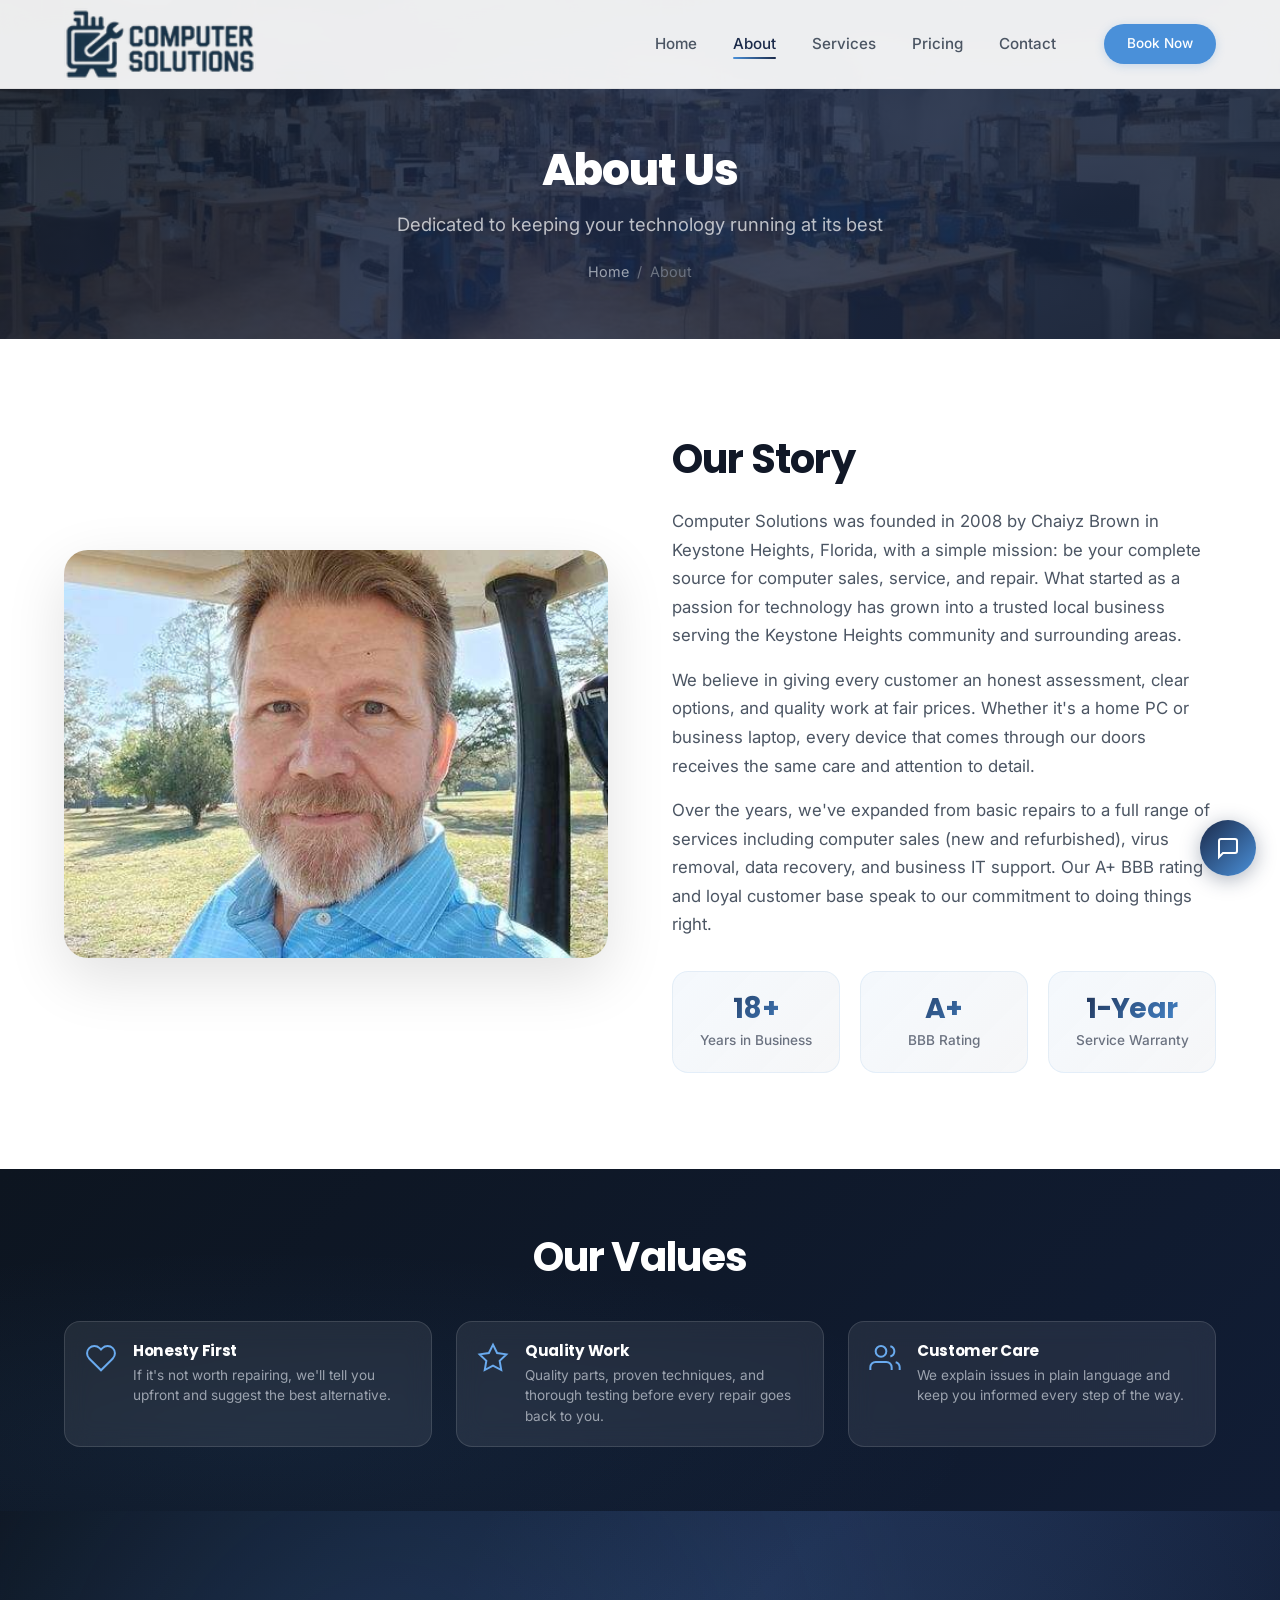
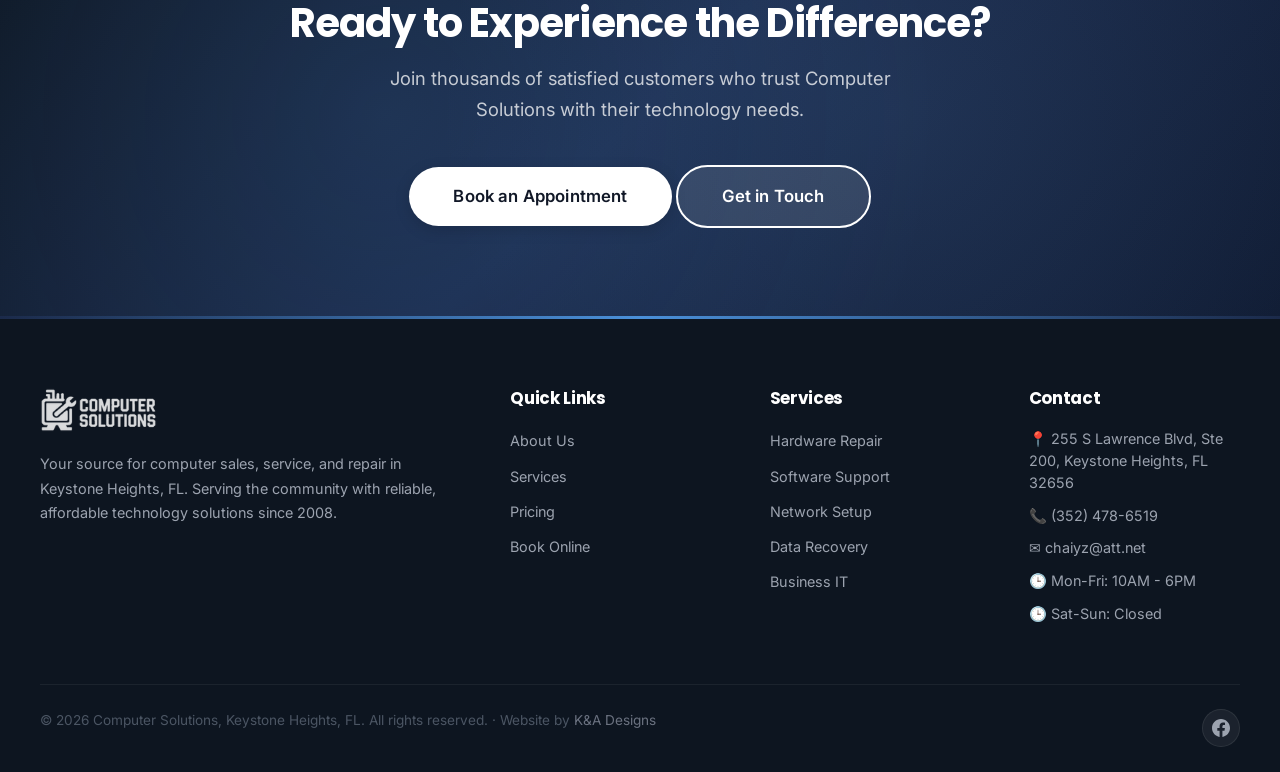
==== commit e6d0d44d: "Update: 1-year virus warranty, 18+ years in business (since 2008) Changed across all pages, chatbot," ====
--- a/about.html
+++ b/about.html
@@ -9,7 +9,7 @@
   <title>About Us | Computer Solutions</title>
   <link rel="preconnect" href="https://fonts.googleapis.com" crossorigin>
   <link rel="preconnect" href="https://fonts.gstatic.com" crossorigin>
-  <link href="https://fonts.googleapis.com/css2?family=Inter:wght@400;500;600;700&family=Poppins:wght@700&display=swap" rel="stylesheet">
+  <link rel="preload" href="https://fonts.googleapis.com/css2?family=Inter:wght@400;500;600;700&family=Poppins:wght@700&display=swap" as="style" onload="this.onload=null;this.rel='stylesheet'"><noscript><link rel="stylesheet" href="https://fonts.googleapis.com/css2?family=Inter:wght@400;500;600;700&family=Poppins:wght@700&display=swap"></noscript>
   <link rel="preload" href="images/cs-logo.png" as="image">
   <link rel="stylesheet" href="css/styles.css">
 </head>
@@ -57,12 +57,12 @@
         </div>
         <div class="about-text fade-in">
           <h2>Our Story</h2>
-          <p>Computer Solutions was founded in 2011 by Chaiyz Brown in Keystone Heights, Florida, with a simple mission: be your complete source for computer sales, service, and repair. What started as a passion for technology has grown into a trusted local business serving the Keystone Heights community and surrounding areas.</p>
+          <p>Computer Solutions was founded in 2008 by Chaiyz Brown in Keystone Heights, Florida, with a simple mission: be your complete source for computer sales, service, and repair. What started as a passion for technology has grown into a trusted local business serving the Keystone Heights community and surrounding areas.</p>
           <p>We believe in giving every customer an honest assessment, clear options, and quality work at fair prices. Whether it's a home PC or business laptop, every device that comes through our doors receives the same care and attention to detail.</p>
           <p>Over the years, we've expanded from basic repairs to a full range of services including computer sales (new and refurbished), virus removal, data recovery, and business IT support. Our A+ BBB rating and loyal customer base speak to our commitment to doing things right.</p>
           <div class="about-stats">
             <div class="about-stat">
-              <h3>14+</h3>
+              <h3>18+</h3>
               <p>Years in Business</p>
             </div>
             <div class="about-stat">
@@ -70,7 +70,7 @@
               <p>BBB Rating</p>
             </div>
             <div class="about-stat">
-              <h3>90-Day</h3>
+              <h3>1-Year</h3>
               <p>Service Warranty</p>
             </div>
           </div>
@@ -127,7 +127,7 @@
           <a href="index.html" class="logo">
             <img src="images/cs-logo.png" alt="Computer Solutions" class="footer-logo">
           </a>
-          <p>Your source for computer sales, service, and repair in Keystone Heights, FL. Serving the community with reliable, affordable technology solutions since 2011.</p>
+          <p>Your source for computer sales, service, and repair in Keystone Heights, FL. Serving the community with reliable, affordable technology solutions since 2008.</p>
         </div>
         <div>
           <h4>Quick Links</h4>
@@ -222,8 +222,8 @@
     </div>
   </div>
 
-  <script src="js/config.js"></script>
-  <script src="js/main.js"></script>
+  <script defer src="js/config.js"></script>
+  <script defer src="js/main.js"></script>
   <script defer src="js/chatbot.js"></script>
 </body>
 </html>
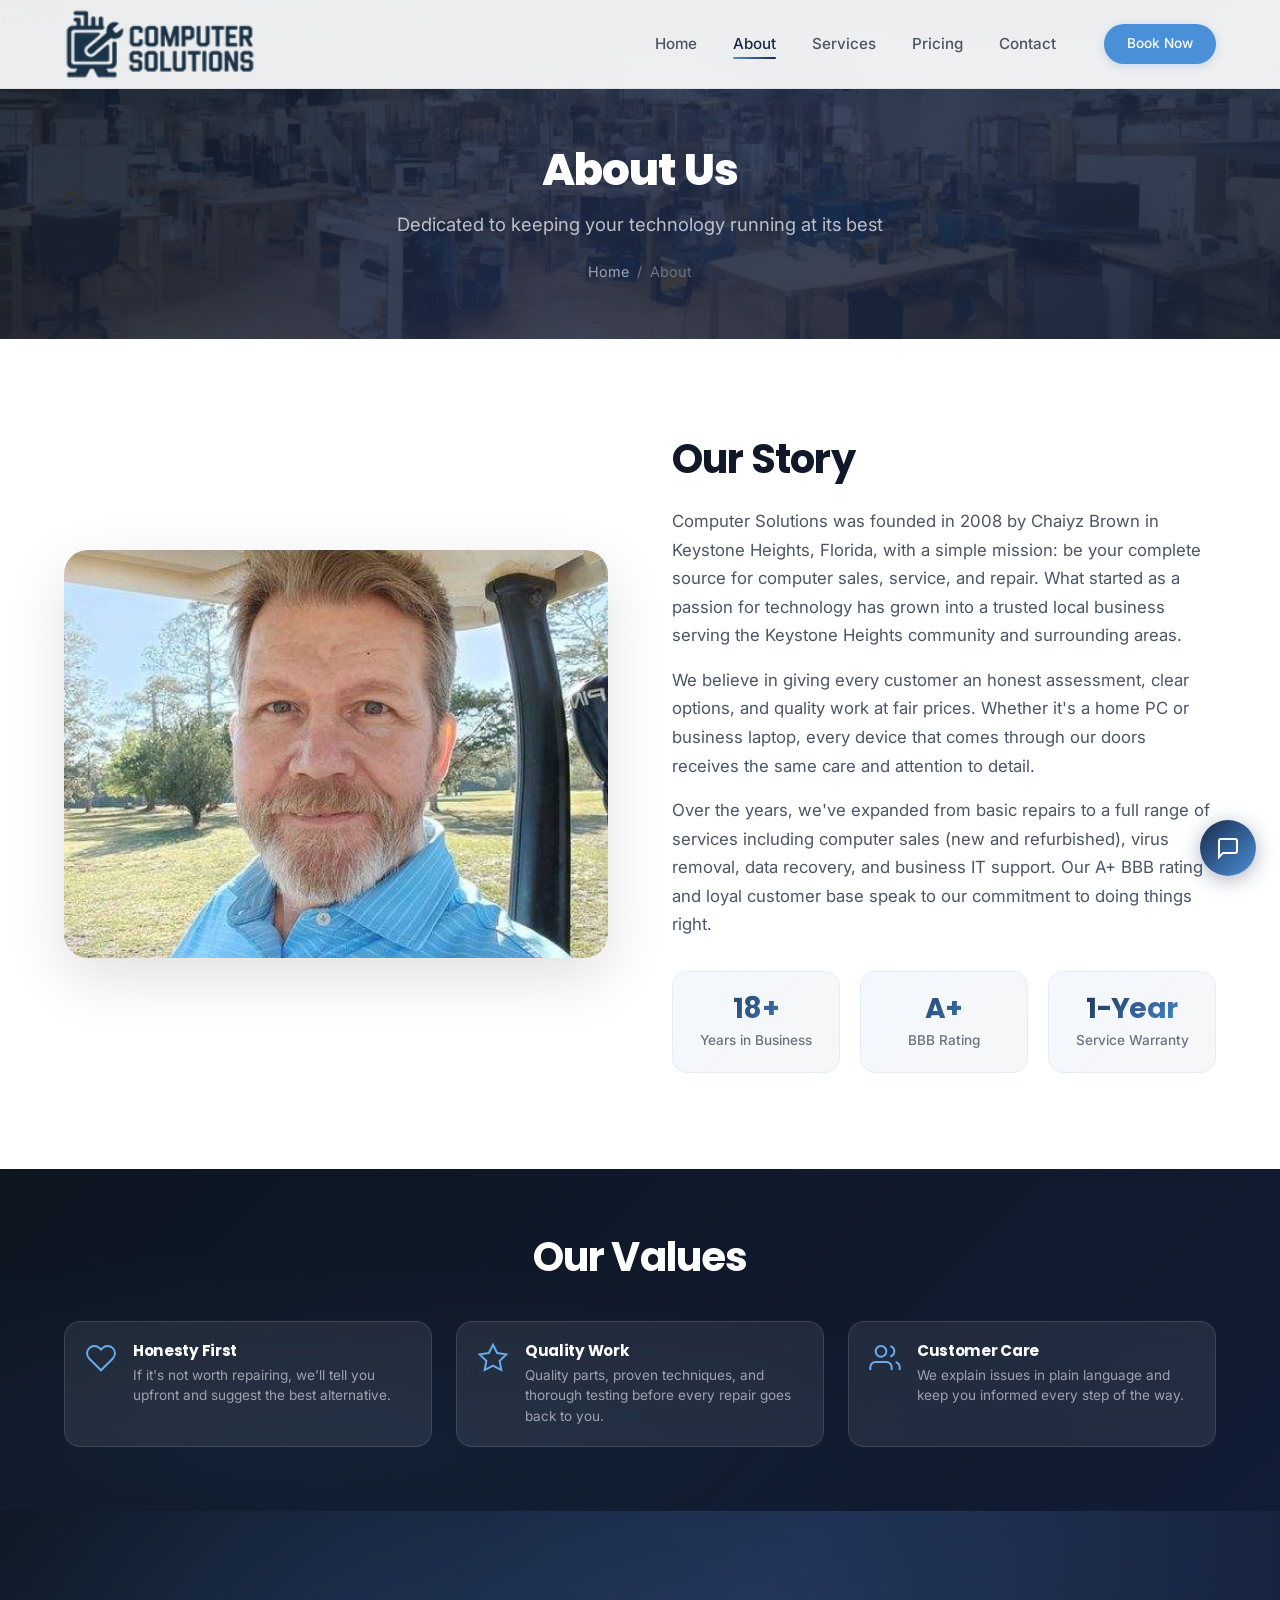
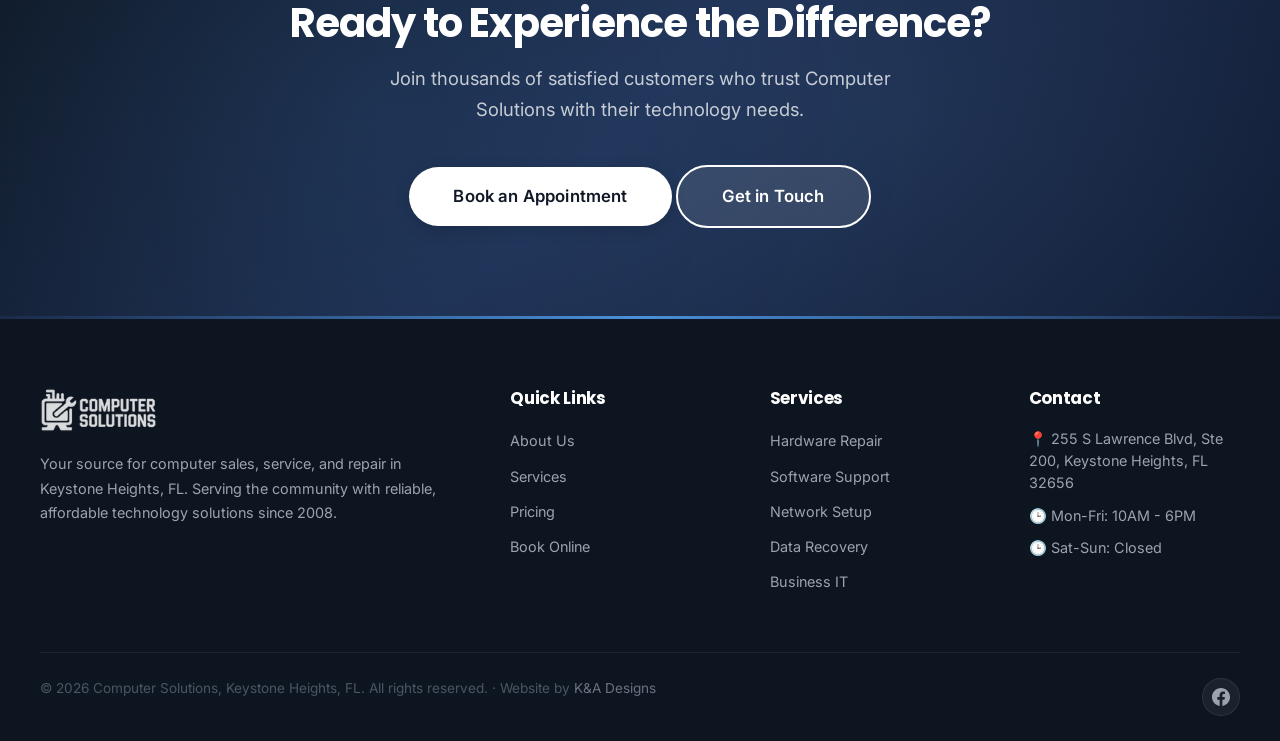
==== commit c103ad96: "Remove all phone numbers and emails from entire site - Removed phone/email from all footers (6 pages" ====
--- a/about.html
+++ b/about.html
@@ -4,8 +4,13 @@
   <meta charset="UTF-8">
   <link rel="icon" href="favicon.ico" type="image/x-icon">
   <link rel="apple-touch-icon" href="images/favicon-180.png">
+    <meta property="og:type" content="website">
+  <meta property="og:title" content="About Us | Computer Solutions">
+  <meta property="og:description" content="Learn about Computer Solutions and our 18+ years of computer repair experience in Keystone Heights, FL.">
+  <meta property="og:image" content="/images/og-image.jpg">
+  <meta name="twitter:card" content="summary_large_image">
   <meta name="viewport" content="width=device-width, initial-scale=1.0">
-  <meta name="description" content="Learn about Computer Solutions - our team, mission, and 15+ years of computer repair and IT service experience.">
+  <meta name="description" content="Learn about Computer Solutions - our team, mission, and 18+ years of computer repair and IT service experience.">
   <title>About Us | Computer Solutions</title>
   <link rel="preconnect" href="https://fonts.googleapis.com" crossorigin>
   <link rel="preconnect" href="https://fonts.gstatic.com" crossorigin>
@@ -152,8 +157,6 @@
           <h4>Contact</h4>
           <ul class="footer-contact">
             <li>&#128205; 255 S Lawrence Blvd, Ste 200, Keystone Heights, FL 32656</li>
-            <li>&#128222; (352) 478-6519</li>
-            <li>&#9993; chaiyz@att.net</li>
             <li>&#128338; Mon-Fri: 10AM - 6PM</li>
             <li>&#128338; Sat-Sun: Closed</li>
           </ul>
@@ -216,7 +219,7 @@
         <div class="form-success-inline" id="modalContactSuccess">
           <div class="success-icon">&#10003;</div>
           <h4>Request Sent!</h4>
-          <p>We'll get back to you shortly. Or call us now at <a href="tel:3524786519" style="color:var(--accent);font-weight:600;">(352) 478-6519</a></p>
+          <p>We'll get back to you shortly!</p>
         </div>
       </div>
     </div>
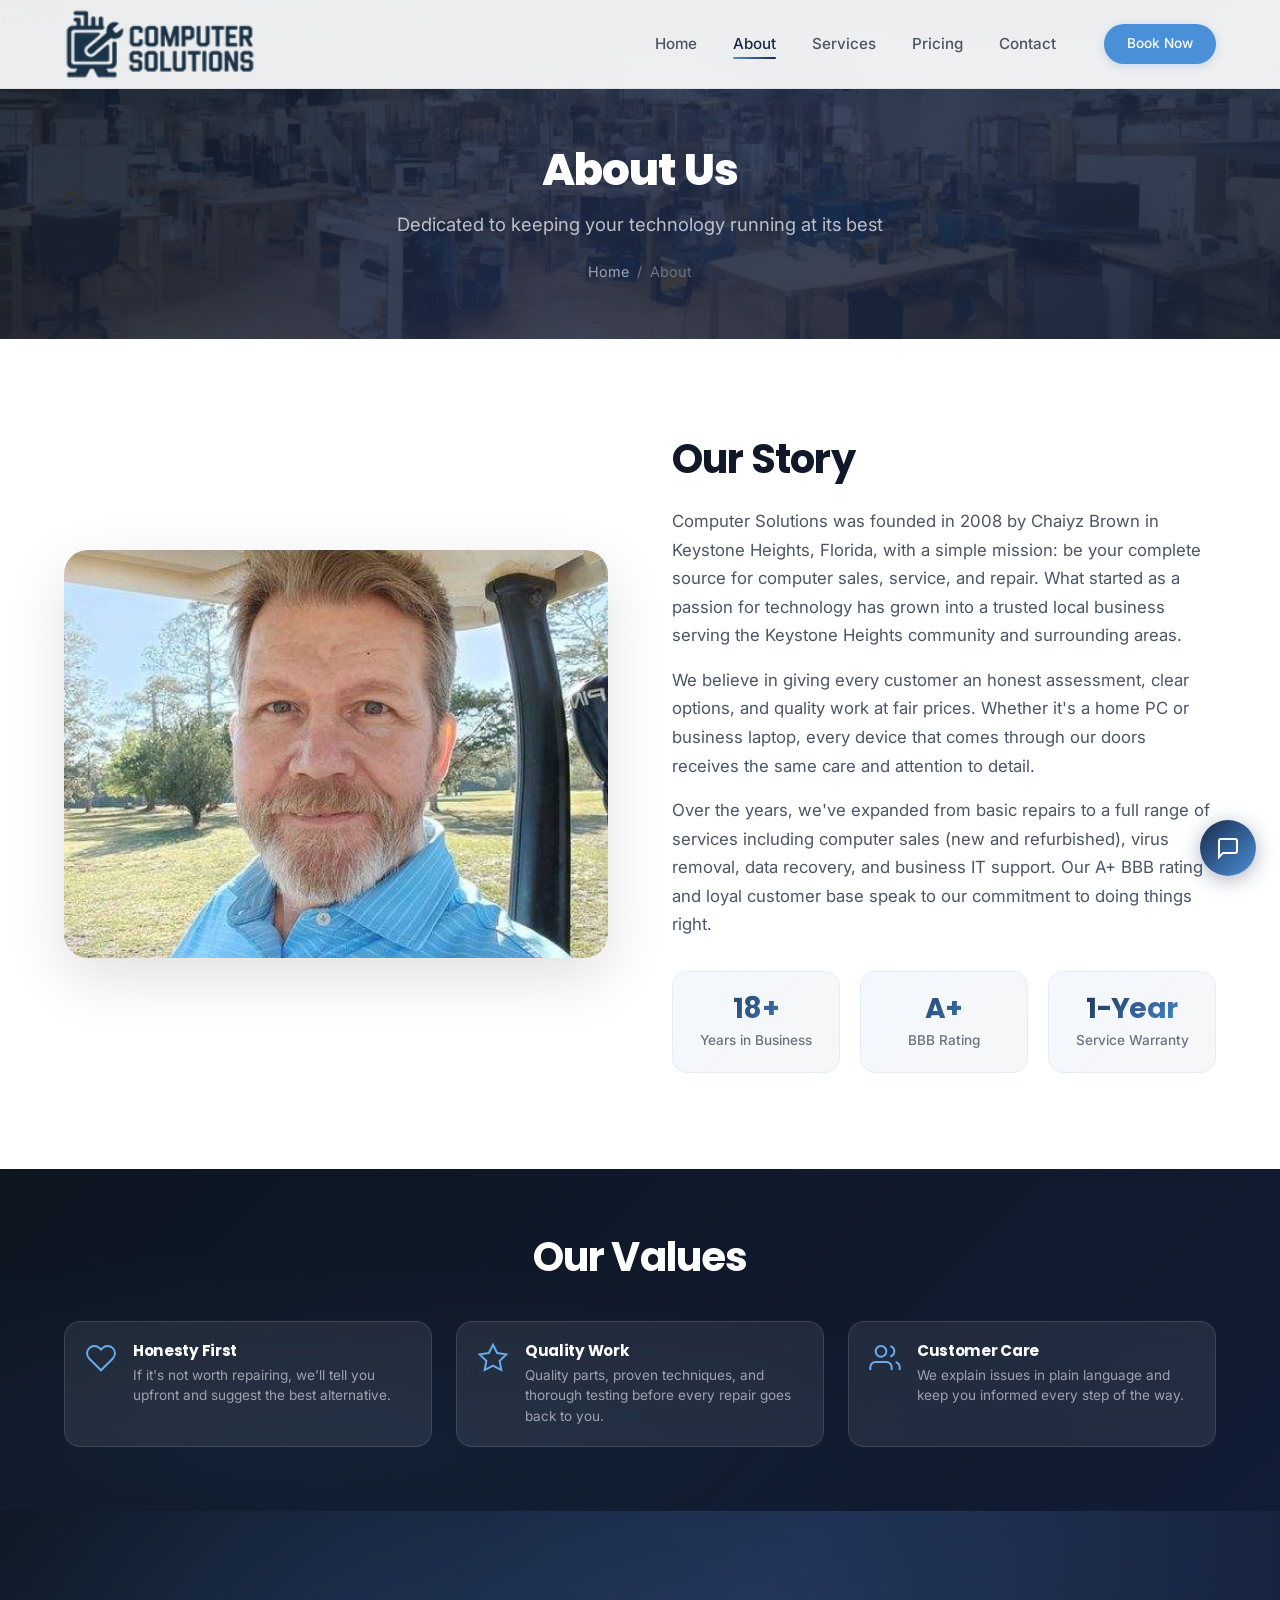
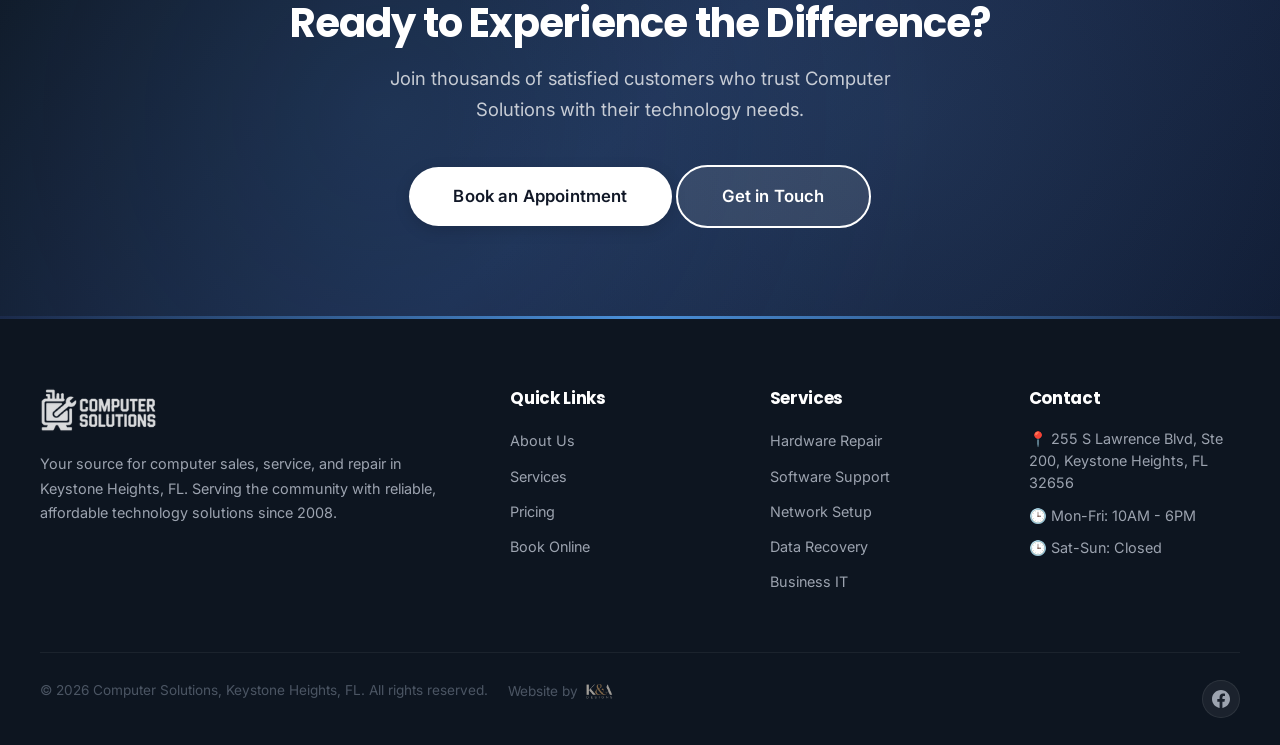
==== commit 25ec7e28: "Replace K&A Designs text with logo image in footer Swapped text link for the K&A Designs logo (28px " ====
--- a/about.html
+++ b/about.html
@@ -163,7 +163,7 @@
         </div>
       </div>
       <div class="footer-bottom">
-        <p>&copy; 2026 Computer Solutions, Keystone Heights, FL. All rights reserved. · Website by <a href="https://kandadesigners.com/" target="_blank" rel="noopener" style="color:var(--gray-500);">K&amp;A Designs</a></p>
+        <p>&copy; 2026 Computer Solutions, Keystone Heights, FL. All rights reserved. <span style="display:inline-flex;align-items:center;gap:0.4rem;margin-left:1rem;">Website by <a href="https://kandadesigners.com/" target="_blank" rel="noopener"><img src="images/logo-new.png" alt="K&A Designs" style="height:28px;vertical-align:middle;opacity:0.7;"></a></span></p>
         <div class="footer-social">
           <a href="https://www.facebook.com/cskeystone/" aria-label="Facebook" target="_blank" rel="noopener"><svg width="18" height="18" viewBox="0 0 24 24" fill="currentColor"><path d="M24 12.073c0-6.627-5.373-12-12-12s-12 5.373-12 12c0 5.99 4.388 10.954 10.125 11.854v-8.385H7.078v-3.47h3.047V9.43c0-3.007 1.792-4.669 4.533-4.669 1.312 0 2.686.235 2.686.235v2.953H15.83c-1.491 0-1.956.925-1.956 1.874v2.25h3.328l-.532 3.47h-2.796v8.385C19.612 23.027 24 18.062 24 12.073z"/></svg></a>
         </div>
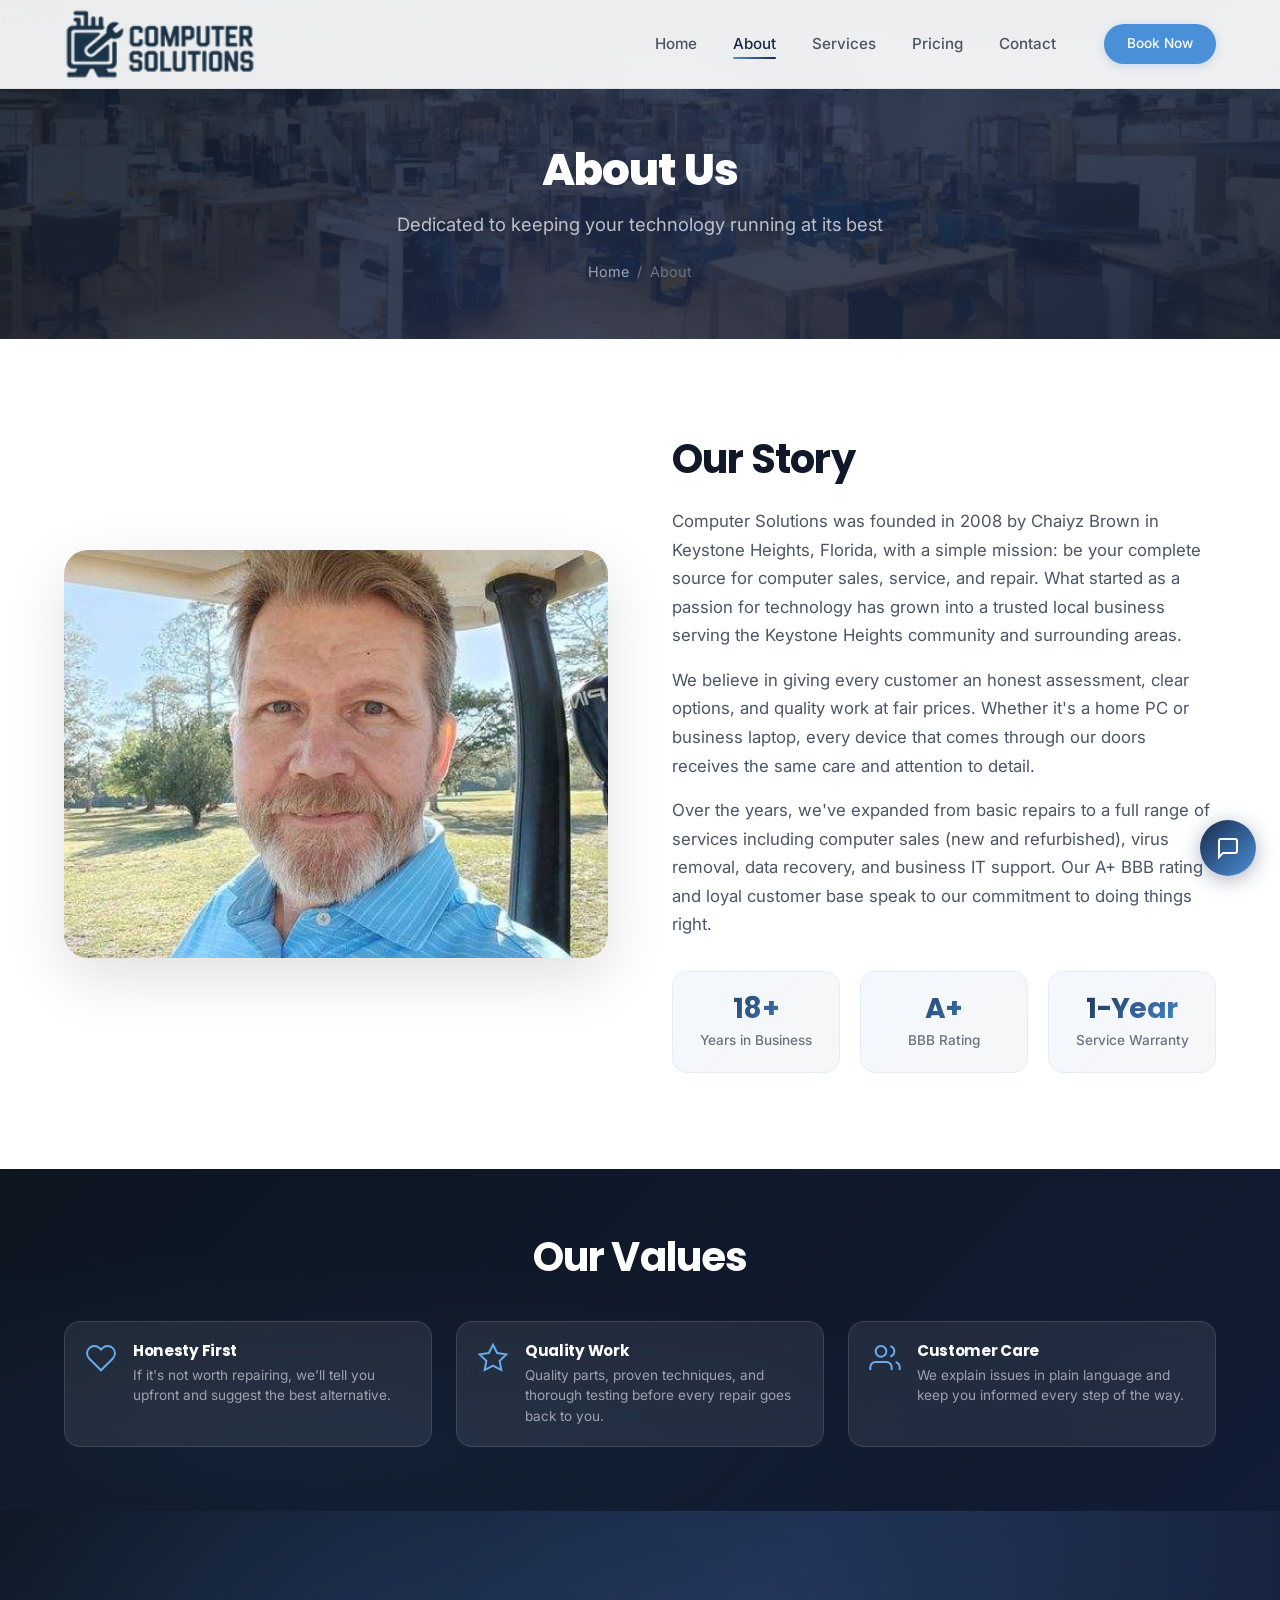
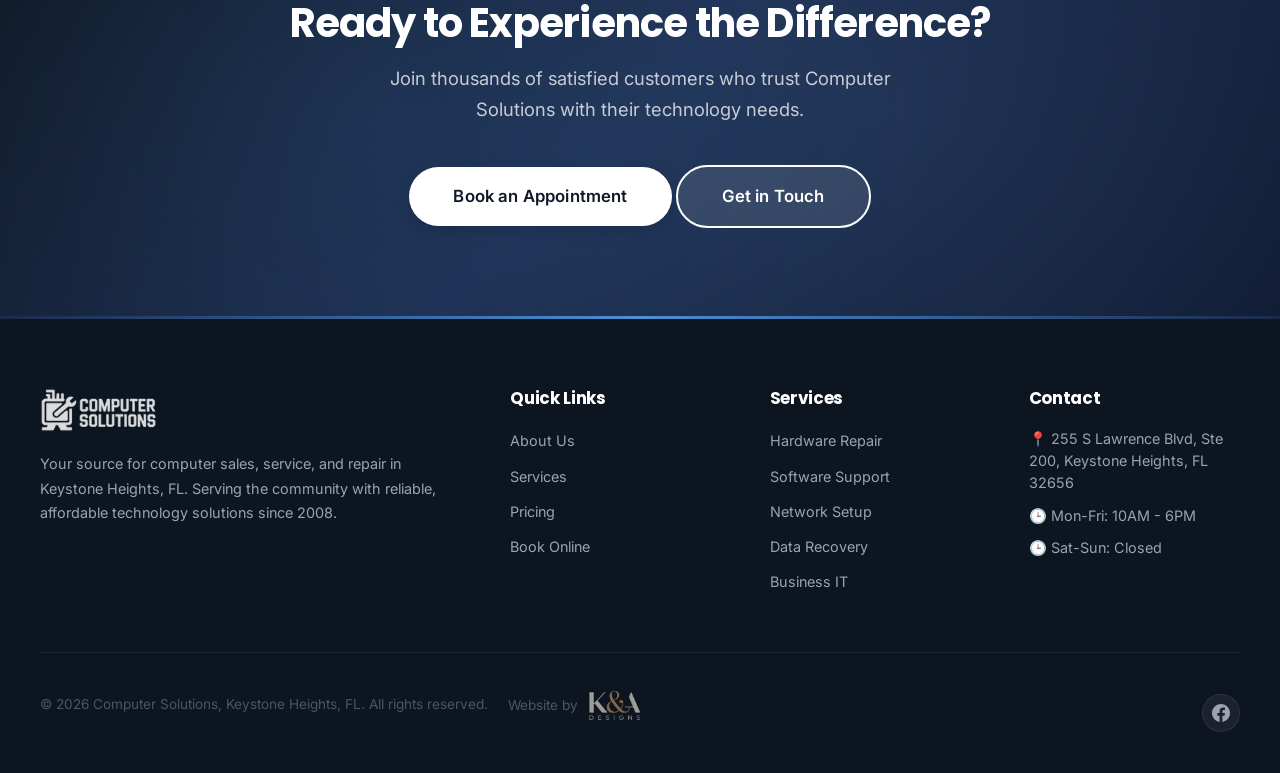
==== commit 4231e11c: "Double K&A Designs logo size in footer (28px -> 56px) Co-Authored-By: Claude Opus 4.6 (1M context) <" ====
--- a/about.html
+++ b/about.html
@@ -163,7 +163,7 @@
         </div>
       </div>
       <div class="footer-bottom">
-        <p>&copy; 2026 Computer Solutions, Keystone Heights, FL. All rights reserved. <span style="display:inline-flex;align-items:center;gap:0.4rem;margin-left:1rem;">Website by <a href="https://kandadesigners.com/" target="_blank" rel="noopener"><img src="images/logo-new.png" alt="K&A Designs" style="height:28px;vertical-align:middle;opacity:0.7;"></a></span></p>
+        <p>&copy; 2026 Computer Solutions, Keystone Heights, FL. All rights reserved. <span style="display:inline-flex;align-items:center;gap:0.4rem;margin-left:1rem;">Website by <a href="https://kandadesigners.com/" target="_blank" rel="noopener"><img src="images/logo-new.png" alt="K&A Designs" style="height:56px;vertical-align:middle;opacity:0.7;"></a></span></p>
         <div class="footer-social">
           <a href="https://www.facebook.com/cskeystone/" aria-label="Facebook" target="_blank" rel="noopener"><svg width="18" height="18" viewBox="0 0 24 24" fill="currentColor"><path d="M24 12.073c0-6.627-5.373-12-12-12s-12 5.373-12 12c0 5.99 4.388 10.954 10.125 11.854v-8.385H7.078v-3.47h3.047V9.43c0-3.007 1.792-4.669 4.533-4.669 1.312 0 2.686.235 2.686.235v2.953H15.83c-1.491 0-1.956.925-1.956 1.874v2.25h3.328l-.532 3.47h-2.796v8.385C19.612 23.027 24 18.062 24 12.073z"/></svg></a>
         </div>
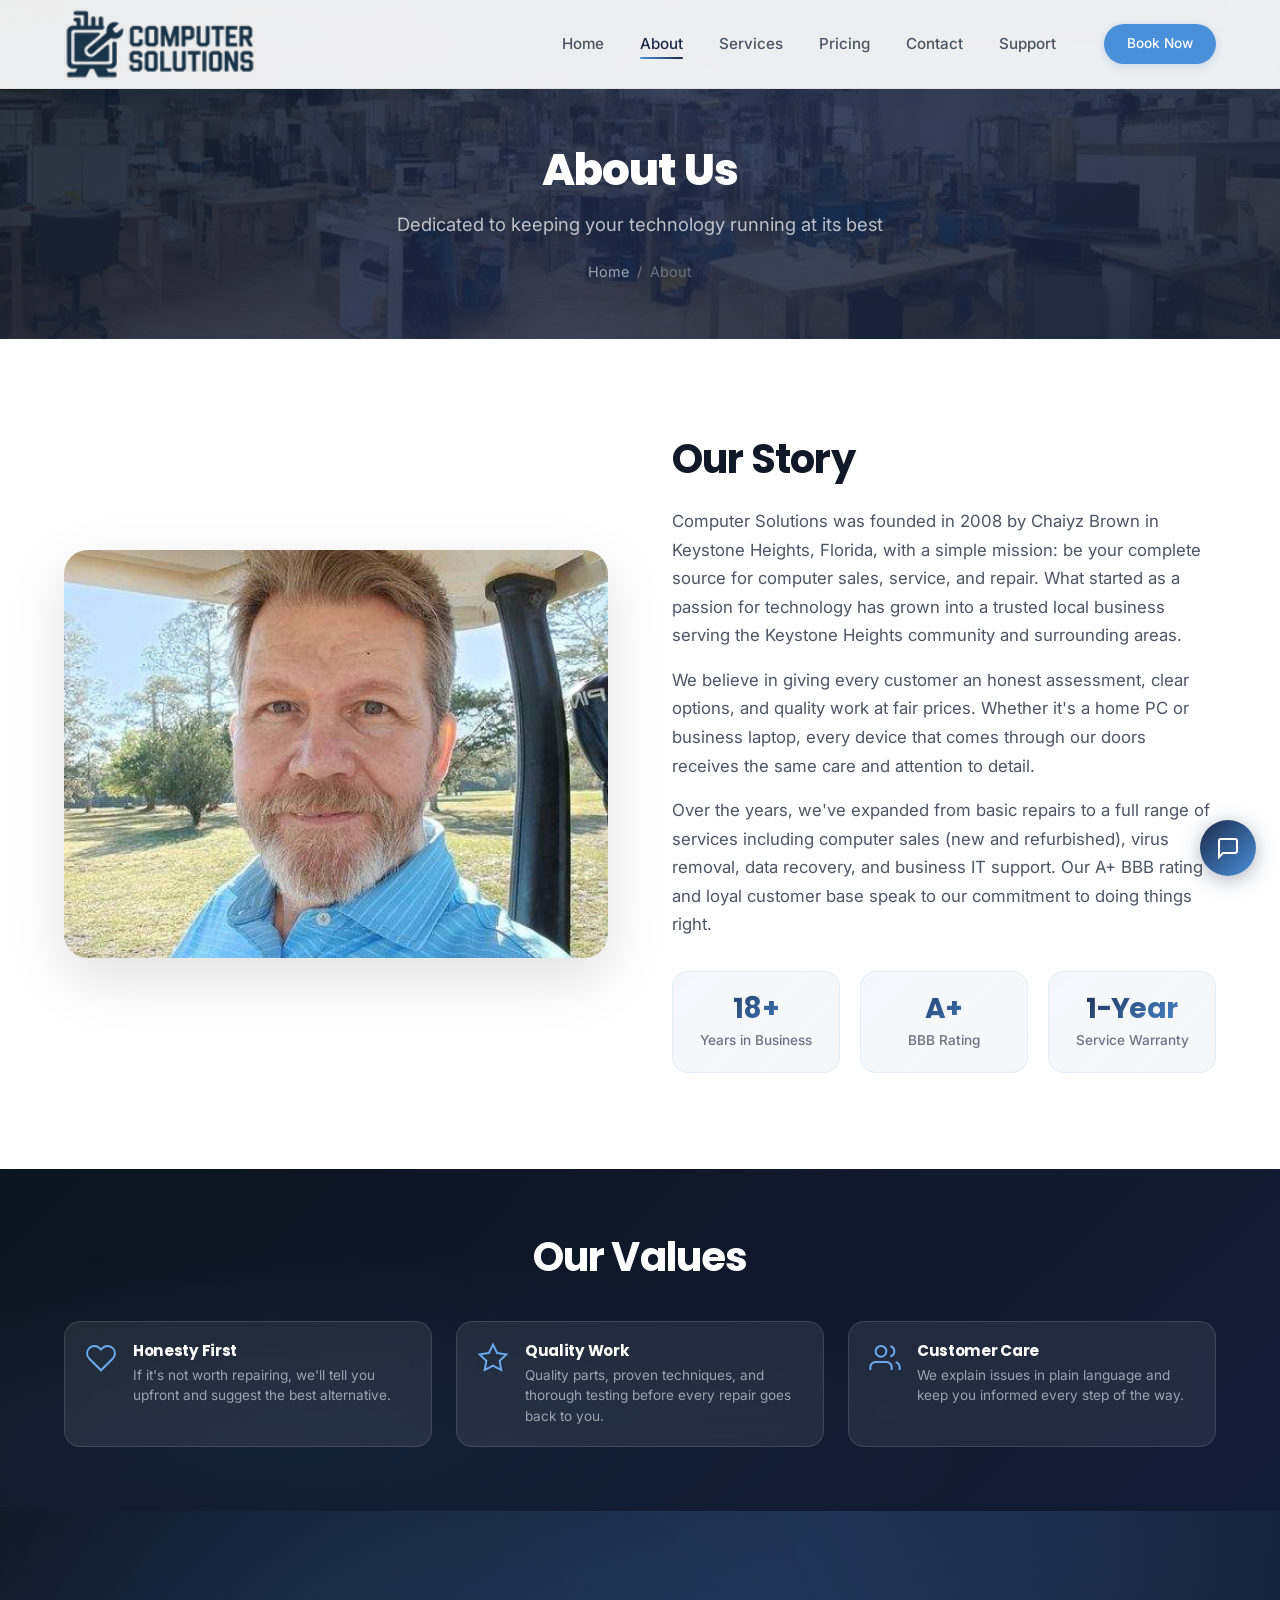
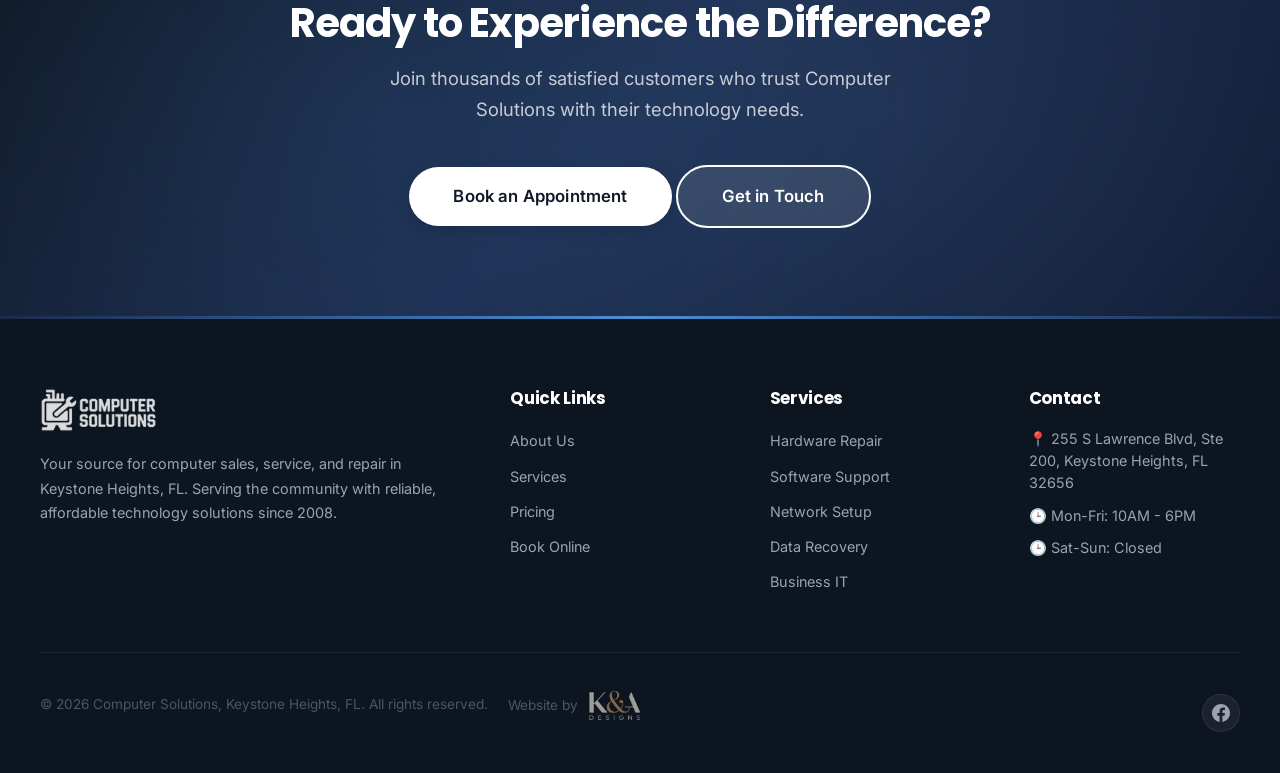
==== commit 8b90f4da: "Add Customer Support page with photo upload - New support.html page for existing customers - Form: n" ====
--- a/about.html
+++ b/about.html
@@ -32,6 +32,7 @@
         <li><a href="services.html">Services</a></li>
         <li><a href="pricing.html">Pricing</a></li>
         <li><a href="contact.html">Contact</a></li>
+        <li><a href="support.html">Support</a></li>
         <li class="nav-cta"><a href="#" data-open-contact class="btn btn-primary">Book Now</a></li>
       </ul>
       <button class="mobile-toggle" id="mobileToggle" aria-label="Toggle menu">
